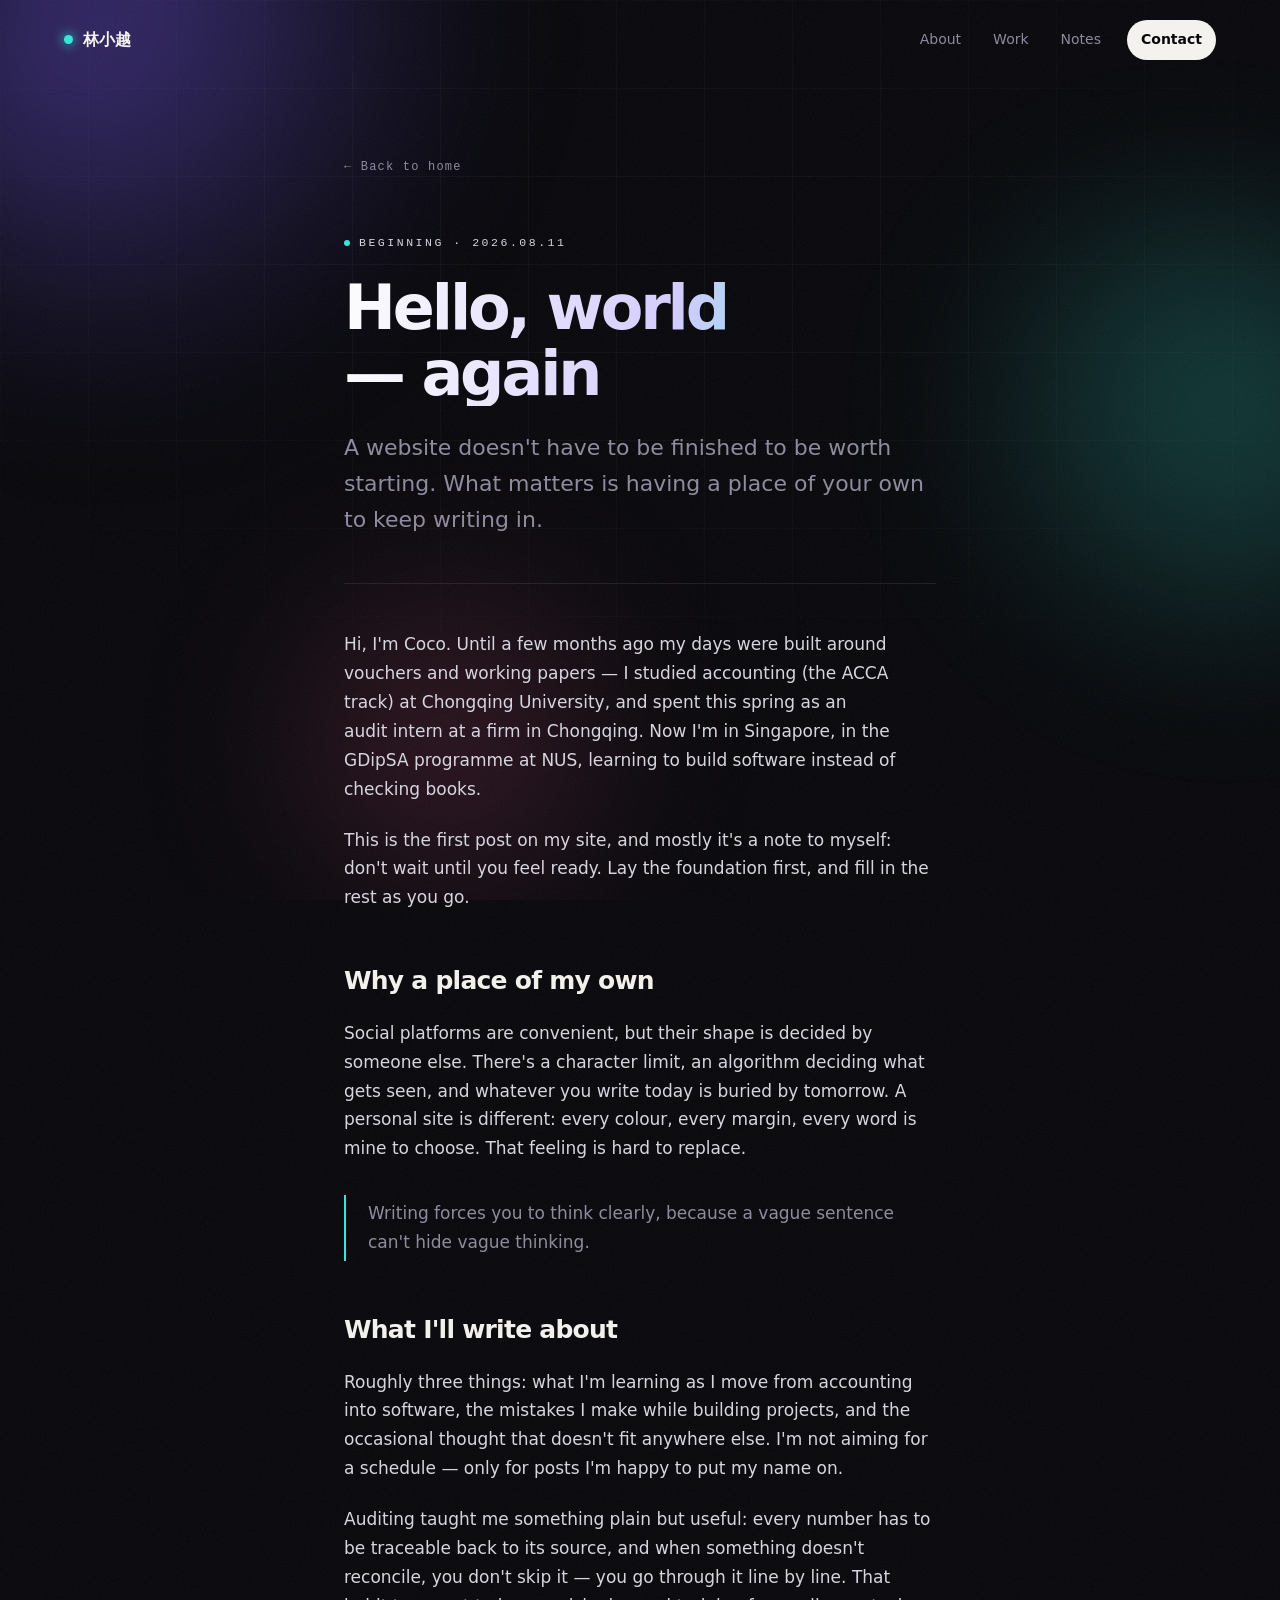
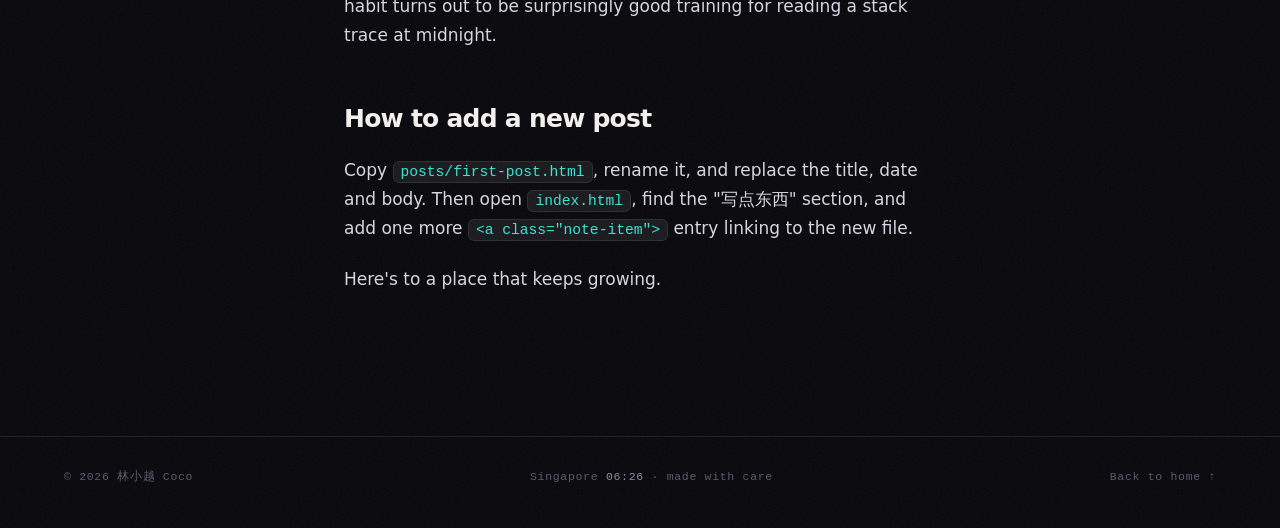
==== posts/first-post.html @ c654be44 "Redesign personal site: dark fluid art direction, real content Rebuild the site as a full personal h" ====
<!doctype html>
<html lang="en">
  <head>
    <meta charset="utf-8" />
    <meta name="viewport" content="width=device-width, initial-scale=1, viewport-fit=cover" />
    <meta name="color-scheme" content="dark" />
    <meta name="theme-color" content="#08080c" />

    <!-- ✏️ 改这里：文章标题 -->
    <title>Hello, world — again · Coco Lin</title>
    <meta name="description" content="Four years of balance sheets, and now a blank text editor. Starting over, in a new language." />

    <link rel="icon" href="data:image/svg+xml,%3Csvg xmlns='http://www.w3.org/2000/svg' viewBox='0 0 32 32'%3E%3Crect width='32' height='32' rx='8' fill='%2308080c'/%3E%3Ccircle cx='16' cy='16' r='7' fill='none' stroke='%237b5cff' stroke-width='2.5'/%3E%3Ccircle cx='22' cy='11' r='3' fill='%2335e8d4'/%3E%3C/svg%3E" />
    <link rel="stylesheet" href="../assets/style.css" />

    <script>
      document.documentElement.classList.add("js");
    </script>
  </head>

  <body>
    <div class="progress" aria-hidden="true"><span></span></div>

    <div class="aurora" aria-hidden="true">
      <span class="blob blob-1"></span>
      <span class="blob blob-2"></span>
      <span class="blob blob-3"></span>
    </div>
    <div class="grid-lines" aria-hidden="true"></div>
    <div class="grain" aria-hidden="true"></div>
    <div class="cursor-glow" aria-hidden="true"></div>

    <header class="nav" id="nav">
      <a class="nav-brand" href="../index.html">
        <span class="nav-dot" aria-hidden="true"></span>
        <span>林小越</span>
      </a>
      <nav class="nav-links" aria-label="Main navigation">
        <a href="../index.html#about">About</a>
        <a href="../index.html#work">Work</a>
        <a href="../index.html#notes">Notes</a>
        <a href="../index.html#contact" class="nav-cta">Contact</a>
      </nav>
      <button class="nav-toggle" type="button" aria-label="Open menu" aria-expanded="false" aria-controls="nav">
        <span></span><span></span>
      </button>
    </header>

    <main class="article">
      <a class="back" href="../index.html">← Back to home</a>

      <p class="eyebrow"><span class="pulse" aria-hidden="true"></span>BEGINNING · 2026.08.11</p>

      <!-- ✏️ 改这里：正文从这里开始 -->
      <h1>Hello, world — again</h1>

      <p class="lead">
        A website doesn't have to be finished to be worth starting. What matters is
        having a place of your own to keep writing in.
      </p>

      <hr />

      <p>
        Hi, I'm Coco. Until a few months ago my days were built around vouchers and
        working papers — I studied accounting (the ACCA track) at Chongqing University,
        and spent this spring as an audit intern at a firm in Chongqing. Now I'm in
        Singapore, in the GDipSA programme at NUS, learning to build software instead of
        checking books.
      </p>

      <p>
        This is the first post on my site, and mostly it's a note to myself: don't wait
        until you feel ready. Lay the foundation first, and fill in the rest as you go.
      </p>

      <h2>Why a place of my own</h2>

      <p>
        Social platforms are convenient, but their shape is decided by someone else.
        There's a character limit, an algorithm deciding what gets seen, and whatever you
        write today is buried by tomorrow. A personal site is different: every colour,
        every margin, every word is mine to choose. That feeling is hard to replace.
      </p>

      <blockquote>
        Writing forces you to think clearly, because a vague sentence can't hide vague thinking.
      </blockquote>

      <h2>What I'll write about</h2>

      <p>
        Roughly three things: what I'm learning as I move from accounting into software,
        the mistakes I make while building projects, and the occasional thought that
        doesn't fit anywhere else. I'm not aiming for a schedule — only for posts I'm
        happy to put my name on.
      </p>

      <p>
        Auditing taught me something plain but useful: every number has to be traceable
        back to its source, and when something doesn't reconcile, you don't skip it — you
        go through it line by line. That habit turns out to be surprisingly good training
        for reading a stack trace at midnight.
      </p>

      <h2>How to add a new post</h2>

      <p>
        Copy <code>posts/first-post.html</code>, rename it, and replace the title, date and
        body. Then open <code>index.html</code>, find the "写点东西" section, and add one
        more <code>&lt;a class="note-item"&gt;</code> entry linking to the new file.
      </p>

      <p>Here's to a place that keeps growing.</p>
    </main>

    <footer class="footer">
      <span>© 2026 林小越 Coco</span>
      <span class="footer-mid">Singapore <b id="clock-2">--:--</b> · made with care</span>
      <a href="../index.html" class="to-top">Back to home ↑</a>
    </footer>

    <script src="../assets/main.js"></script>
  </body>
</html>
---- assets/style.css ----
/* ══════════════════════════════════════════════════════════════
   林小越 Coco · 个人主页
   暗色流体 / 艺术前卫
   纯静态，无依赖，无需构建。改内容请直接编辑 index.html
   ══════════════════════════════════════════════════════════════ */

/* ─────────── 设计变量：改颜色只改这里 ─────────── */
:root {
  /* 底色 */
  --bg: #08080c;
  --bg-soft: #0e0e15;
  --ink: #f4f2ee;
  --muted: #8d8b9e;
  --faint: #5a5869;
  --line: rgba(255, 255, 255, 0.09);
  --line-strong: rgba(255, 255, 255, 0.16);

  /* ✏️ 改这里：三个主色，整站的光晕和强调色都由它们决定 */
  --violet: #7b5cff;
  --cyan: #35e8d4;
  --pink: #ff5c9d;
  --accent: var(--cyan);

  /* 字体：全部用系统字体，国内访问零延迟、不依赖 Google Fonts */
  --sans: "Helvetica Neue", Inter, system-ui, -apple-system, "Segoe UI", Roboto,
    "PingFang SC", "Hiragino Sans GB", "Noto Sans SC", "Microsoft YaHei", sans-serif;
  --mono: ui-monospace, SFMono-Regular, "SF Mono", Menlo, Consolas, "Liberation Mono", monospace;

  /* 尺度 */
  --wrap: 1180px;
  --pad: clamp(20px, 5vw, 64px);
  --ease: cubic-bezier(0.22, 1, 0.36, 1);
}

/* ─────────── 基础 ─────────── */
*,
*::before,
*::after {
  box-sizing: border-box;
}

html {
  scroll-behavior: smooth;
  -webkit-text-size-adjust: 100%;
}

body {
  margin: 0;
  background: var(--bg);
  color: var(--ink);
  font-family: var(--sans);
  font-size: 17px;
  line-height: 1.7;
  font-weight: 400;
  overflow-x: hidden;
  -webkit-font-smoothing: antialiased;
  -moz-osx-font-smoothing: grayscale;
}

img {
  max-width: 100%;
  display: block;
}

a {
  color: inherit;
  text-decoration: none;
}

h1,
h2,
h3 {
  font-weight: 700;
  letter-spacing: -0.03em;
  margin: 0;
  text-wrap: balance;
}

p {
  margin: 0;
  text-wrap: pretty;
}

ul,
ol,
dl,
dd {
  margin: 0;
  padding: 0;
  list-style: none;
}

::selection {
  background: var(--violet);
  color: #fff;
}

:focus-visible {
  outline: 2px solid var(--cyan);
  outline-offset: 4px;
  border-radius: 4px;
}

.skip-link {
  position: fixed;
  top: -100px;
  left: 16px;
  z-index: 200;
  background: var(--ink);
  color: var(--bg);
  padding: 10px 18px;
  border-radius: 999px;
  font-size: 14px;
  font-weight: 600;
  transition: top 0.25s var(--ease);
}
.skip-link:focus {
  top: 16px;
}

/* ─────────── 背景层：流动光晕 ─────────── */
.aurora {
  position: fixed;
  inset: 0;
  z-index: -2;
  overflow: hidden;
  pointer-events: none;
}

.blob {
  position: absolute;
  border-radius: 50%;
  filter: blur(90px);
  opacity: 0.5;
  will-change: transform;
}

.blob-1 {
  width: 46vw;
  height: 46vw;
  min-width: 380px;
  min-height: 380px;
  top: -14vw;
  left: -8vw;
  background: radial-gradient(circle at 30% 30%, var(--violet), transparent 68%);
  animation: drift-1 22s ease-in-out infinite alternate;
}

.blob-2 {
  width: 40vw;
  height: 40vw;
  min-width: 320px;
  min-height: 320px;
  top: 22vh;
  right: -12vw;
  background: radial-gradient(circle at 60% 40%, var(--cyan), transparent 66%);
  opacity: 0.32;
  animation: drift-2 27s ease-in-out infinite alternate;
}

.blob-3 {
  width: 34vw;
  height: 34vw;
  min-width: 280px;
  min-height: 280px;
  top: 58vh;
  left: 18vw;
  background: radial-gradient(circle at 50% 50%, var(--pink), transparent 66%);
  opacity: 0.26;
  animation: drift-3 31s ease-in-out infinite alternate;
}

@keyframes drift-1 {
  from { transform: translate3d(0, 0, 0) scale(1); }
  to   { transform: translate3d(12vw, 16vh, 0) scale(1.22); }
}
@keyframes drift-2 {
  from { transform: translate3d(0, 0, 0) scale(1.08); }
  to   { transform: translate3d(-14vw, 12vh, 0) scale(0.88); }
}
@keyframes drift-3 {
  from { transform: translate3d(0, 0, 0) scale(0.92); }
  to   { transform: translate3d(16vw, -14vh, 0) scale(1.18); }
}

/* 背景细网格：给「前卫/技术感」打底 */
.grid-lines {
  position: fixed;
  inset: 0;
  z-index: -2;
  pointer-events: none;
  background-image:
    linear-gradient(to right, rgba(255, 255, 255, 0.035) 1px, transparent 1px),
    linear-gradient(to bottom, rgba(255, 255, 255, 0.035) 1px, transparent 1px);
  background-size: 88px 88px;
  mask-image: radial-gradient(ellipse 90% 70% at 50% 30%, #000 20%, transparent 78%);
  -webkit-mask-image: radial-gradient(ellipse 90% 70% at 50% 30%, #000 20%, transparent 78%);
}

/* 噪点颗粒：整站的「胶片质感」来源 */
.grain {
  position: fixed;
  inset: -200%;
  z-index: 60;
  pointer-events: none;
  opacity: 0.055;
  background-image: url("data:image/svg+xml,%3Csvg xmlns='http://www.w3.org/2000/svg' width='300' height='300'%3E%3Cfilter id='n'%3E%3CfeTurbulence type='fractalNoise' baseFrequency='0.85' numOctaves='4' stitchTiles='stitch'/%3E%3C/filter%3E%3Crect width='100%25' height='100%25' filter='url(%23n)'/%3E%3C/svg%3E");
  animation: grain-shift 0.6s steps(2) infinite;
}

@keyframes grain-shift {
  0%   { transform: translate(0, 0); }
  50%  { transform: translate(-3%, 2%); }
  100% { transform: translate(2%, -3%); }
}

/* 鼠标跟随光斑 */
.cursor-glow {
  position: fixed;
  top: 0;
  left: 0;
  width: 460px;
  height: 460px;
  margin: -230px 0 0 -230px;
  border-radius: 50%;
  z-index: -1;
  pointer-events: none;
  opacity: 0;
  background: radial-gradient(circle, rgba(123, 92, 255, 0.3), rgba(53, 232, 212, 0.1) 42%, transparent 68%);
  transition: opacity 0.5s ease;
  will-change: transform;
}
.cursor-glow.on {
  opacity: 1;
}

/* 顶部滚动进度条 */
.progress {
  position: fixed;
  top: 0;
  left: 0;
  right: 0;
  height: 2px;
  z-index: 80;
  pointer-events: none;
}
.progress span {
  display: block;
  height: 100%;
  width: 0%;
  background: linear-gradient(90deg, var(--violet), var(--cyan), var(--pink));
  box-shadow: 0 0 14px rgba(123, 92, 255, 0.7);
}

/* ─────────── 导航 ─────────── */
.nav {
  position: fixed;
  top: 0;
  left: 0;
  right: 0;
  z-index: 70;
  display: flex;
  align-items: center;
  justify-content: space-between;
  gap: 24px;
  padding: 20px var(--pad);
  transition: padding 0.4s var(--ease), background 0.4s ease, border-color 0.4s ease;
  border-bottom: 1px solid transparent;
}

.nav.stuck {
  padding-top: 13px;
  padding-bottom: 13px;
  background: rgba(8, 8, 12, 0.72);
  backdrop-filter: blur(16px) saturate(150%);
  -webkit-backdrop-filter: blur(16px) saturate(150%);
  border-bottom-color: var(--line);
}

.nav-brand {
  display: inline-flex;
  align-items: center;
  gap: 10px;
  font-weight: 700;
  font-size: 16px;
  letter-spacing: -0.01em;
}

.nav-dot {
  width: 9px;
  height: 9px;
  border-radius: 50%;
  background: var(--cyan);
  box-shadow: 0 0 12px var(--cyan);
  animation: breathe 2.6s ease-in-out infinite;
}

@keyframes breathe {
  0%, 100% { opacity: 1; transform: scale(1); }
  50%      { opacity: 0.45; transform: scale(0.78); }
}

.nav-links {
  display: flex;
  align-items: center;
  gap: 4px;
}

.nav-links a {
  position: relative;
  padding: 8px 14px;
  font-size: 14px;
  color: var(--muted);
  border-radius: 999px;
  transition: color 0.25s ease, background 0.25s ease;
}

.nav-links a::after {
  content: "";
  position: absolute;
  left: 14px;
  right: 14px;
  bottom: 3px;
  height: 1px;
  background: var(--cyan);
  transform: scaleX(0);
  transform-origin: left;
  transition: transform 0.35s var(--ease);
}

.nav-links a:hover {
  color: var(--ink);
}
.nav-links a:hover::after,
.nav-links a.active::after {
  transform: scaleX(1);
}
.nav-links a.active {
  color: var(--ink);
}

.nav-links .nav-cta {
  margin-left: 8px;
  color: var(--bg);
  background: var(--ink);
  font-weight: 600;
}
.nav-links .nav-cta::after {
  display: none;
}
.nav-links .nav-cta:hover {
  color: var(--bg);
  background: var(--cyan);
}

.nav-toggle {
  display: none;
  width: 42px;
  height: 42px;
  border: 1px solid var(--line-strong);
  border-radius: 12px;
  background: rgba(255, 255, 255, 0.04);
  cursor: pointer;
  padding: 0;
  place-items: center;
  gap: 5px;
}
.nav-toggle span {
  display: block;
  width: 17px;
  height: 1.5px;
  background: var(--ink);
  transition: transform 0.3s var(--ease), opacity 0.2s ease;
}
.nav-toggle[aria-expanded="true"] span:first-child {
  transform: translateY(3.25px) rotate(45deg);
}
.nav-toggle[aria-expanded="true"] span:last-child {
  transform: translateY(-3.25px) rotate(-45deg);
}

/* ─────────── 首屏 ─────────── */
.hero {
  position: relative;
  min-height: 100svh;
  display: flex;
  align-items: center;
  padding: 140px var(--pad) 120px;
}

.hero-inner {
  width: 100%;
  max-width: var(--wrap);
  margin: 0 auto;
}

/* 用 flex 而不是 inline-flex：否则在文章页会和前面的「返回」链接挤在同一行 */
.eyebrow {
  display: flex;
  align-items: center;
  width: fit-content;
  gap: 9px;
  font-family: var(--mono);
  font-size: 11.5px;
  letter-spacing: 0.22em;
  color: var(--muted);
  margin-bottom: 26px;
  text-transform: uppercase;
}

.pulse {
  width: 6px;
  height: 6px;
  border-radius: 50%;
  background: var(--cyan);
  box-shadow: 0 0 0 0 rgba(53, 232, 212, 0.6);
  animation: ping 2.2s ease-out infinite;
}

@keyframes ping {
  0%   { box-shadow: 0 0 0 0 rgba(53, 232, 212, 0.55); }
  70%  { box-shadow: 0 0 0 11px rgba(53, 232, 212, 0); }
  100% { box-shadow: 0 0 0 0 rgba(53, 232, 212, 0); }
}

.hero-title {
  font-size: clamp(60px, 13.5vw, 190px);
  line-height: 0.92;
  letter-spacing: -0.055em;
  font-weight: 800;
  margin: 0 0 34px;
}

.hero-title .line {
  display: block;
}

/* 渐变文字。
   注意：被 transform 的子元素接不住父元素的 background-clip:text（Chrome/Safari 都会失效），
   所以一旦 JS 把文字拆成单字，就改由每个字自己承接渐变——
   main.js 会逐字测量位置，把同一条渐变精确切分给每个字，视觉上完全连续。 */
.gradient-text {
  --grad: linear-gradient(96deg, #ffffff 8%, #cfc9ff 42%, var(--cyan) 96%);
  background-image: var(--grad);
  -webkit-background-clip: text;
  background-clip: text;
  color: transparent;
}

.gradient-text.is-split {
  background-image: none;
}

.js .gradient-text.is-split .char {
  background-image: var(--grad);
  background-repeat: no-repeat;
  background-size: var(--gw, 100%) var(--gh, 100%);
  background-position: var(--gx, 0px) var(--gy, 0px);
  -webkit-background-clip: text;
  background-clip: text;
  color: transparent;
}

/* 空心描边字 —— 整站最有「艺术感」的一笔 */
.hero-title .stroke {
  color: transparent;
  -webkit-text-stroke: 1.4px rgba(255, 255, 255, 0.42);
  font-size: 0.66em;
  letter-spacing: -0.03em;
  margin-top: 0.06em;
}

/* 逐字入场：进入视口后由 JS 加上 .play 才开始播 */
.js .char {
  display: inline-block;
  opacity: 0;
  transform: translateY(0.55em) rotate(4deg);
}
.js [data-split].play .char {
  animation: char-in 0.95s var(--ease) forwards;
  animation-delay: var(--d, 0s);
}
.js .char.space {
  width: 0.32em;
}

@keyframes char-in {
  to {
    opacity: 1;
    transform: translateY(0) rotate(0);
  }
}

.hero-sub {
  font-size: clamp(17px, 2vw, 21px);
  color: var(--muted);
  max-width: 620px;
  line-height: 1.75;
  margin-bottom: 40px;
}

.hero-actions {
  display: flex;
  flex-wrap: wrap;
  gap: 14px;
  margin-bottom: 64px;
}

.btn {
  display: inline-flex;
  align-items: center;
  gap: 10px;
  padding: 14px 26px;
  border-radius: 999px;
  font-size: 15px;
  font-weight: 600;
  border: 1px solid transparent;
  transition: transform 0.3s var(--ease), background 0.3s ease, color 0.3s ease,
    border-color 0.3s ease, box-shadow 0.3s ease;
}

.btn svg {
  width: 17px;
  height: 17px;
  fill: none;
  stroke: currentColor;
  stroke-width: 2;
  stroke-linecap: round;
  stroke-linejoin: round;
  transition: transform 0.35s var(--ease);
}

.btn-primary {
  background: var(--ink);
  color: var(--bg);
}
.btn-primary:hover {
  background: var(--cyan);
  transform: translateY(-3px);
  box-shadow: 0 14px 40px rgba(53, 232, 212, 0.26);
}
.btn-primary:hover svg {
  transform: translateY(4px);
}

.btn-ghost {
  border-color: var(--line-strong);
  color: var(--ink);
}
.btn-ghost:hover {
  border-color: var(--ink);
  background: rgba(255, 255, 255, 0.05);
  transform: translateY(-3px);
}

.hero-meta {
  display: flex;
  flex-wrap: wrap;
  gap: 14px 44px;
  padding-top: 26px;
  border-top: 1px solid var(--line);
}

.hero-meta li {
  display: flex;
  flex-direction: column;
  gap: 3px;
}

.hero-meta .k {
  font-family: var(--mono);
  font-size: 10.5px;
  letter-spacing: 0.16em;
  color: var(--faint);
  text-transform: uppercase;
}

.hero-meta .v {
  font-size: 14.5px;
  color: var(--ink);
  font-variant-numeric: tabular-nums;
}

.hero-meta .accent {
  color: var(--cyan);
}

.scroll-cue {
  position: absolute;
  left: 50%;
  bottom: 34px;
  transform: translateX(-50%);
  display: flex;
  flex-direction: column;
  align-items: center;
  gap: 10px;
}

.scroll-cue-line {
  width: 1px;
  height: 52px;
  background: linear-gradient(to bottom, transparent, var(--line-strong) 30%, var(--cyan));
  position: relative;
  overflow: hidden;
}
.scroll-cue-line::after {
  content: "";
  position: absolute;
  inset: 0;
  background: var(--cyan);
  animation: cue 2.4s ease-in-out infinite;
}

@keyframes cue {
  0%   { transform: translateY(-100%); }
  60%  { transform: translateY(100%); }
  100% { transform: translateY(100%); }
}

.scroll-cue-text {
  font-family: var(--mono);
  font-size: 9.5px;
  letter-spacing: 0.32em;
  color: var(--faint);
}

/* ─────────── 滚动文字带 ─────────── */
.marquee {
  overflow: hidden;
  border-top: 1px solid var(--line);
  border-bottom: 1px solid var(--line);
  padding: 20px 0;
  background: rgba(255, 255, 255, 0.015);
  user-select: none;
}

.marquee-track {
  display: flex;
  width: max-content;
  animation: slide 34s linear infinite;
}

.marquee-group {
  display: inline-flex;
  align-items: center;
  gap: 22px;
  padding-right: 22px;
  white-space: nowrap;
  font-size: clamp(20px, 3vw, 34px);
  font-weight: 700;
  letter-spacing: -0.02em;
  color: transparent;
  -webkit-text-stroke: 1px rgba(255, 255, 255, 0.3);
}

.marquee-group i {
  font-style: normal;
  color: var(--cyan);
  -webkit-text-stroke: 0;
  font-size: 0.6em;
}

@keyframes slide {
  from { transform: translateX(0); }
  to   { transform: translateX(-50%); }
}

.marquee:hover .marquee-track {
  animation-play-state: paused;
}

/* ─────────── 通用区块 ─────────── */
/* 限宽要把左右 padding 一起算进去，才能和首屏（padding 在外、inner 限宽）左边缘对齐 */
.section {
  max-width: calc(var(--wrap) + var(--pad) * 2);
  margin: 0 auto;
  padding: clamp(80px, 12vh, 140px) var(--pad);
}

.section-head {
  display: flex;
  align-items: center;
  gap: 18px;
  margin-bottom: 56px;
}

.section-num {
  font-family: var(--mono);
  font-size: 12px;
  color: var(--cyan);
  letter-spacing: 0.1em;
}

.section-title {
  font-size: clamp(28px, 4.6vw, 46px);
  letter-spacing: -0.04em;
  white-space: nowrap;
}

.section-line {
  flex: 1;
  height: 1px;
  background: linear-gradient(90deg, var(--line-strong), transparent);
}

.section-en {
  font-family: var(--mono);
  font-size: 11px;
  letter-spacing: 0.2em;
  color: var(--faint);
  white-space: nowrap;
}

/* 滚动淡入 */
.js [data-reveal] {
  opacity: 0;
  transform: translateY(30px);
  transition: opacity 0.85s var(--ease), transform 0.85s var(--ease);
}
.js [data-reveal].is-visible {
  opacity: 1;
  transform: none;
}

/* 兜底：IntersectionObserver 万一没触发，由 main.js 挂上这个类，直接显示全部内容 */
.js.reveal-fallback [data-reveal],
.js.reveal-fallback .char {
  opacity: 1 !important;
  transform: none !important;
}

/* 卡片跟随鼠标的高光 */
[data-spotlight] {
  position: relative;
  isolation: isolate;
}
[data-spotlight]::before {
  content: "";
  position: absolute;
  inset: 0;
  border-radius: inherit;
  z-index: -1;
  opacity: 0;
  transition: opacity 0.4s ease;
  background: radial-gradient(
    320px circle at var(--mx, 50%) var(--my, 50%),
    rgba(123, 92, 255, 0.16),
    transparent 62%
  );
}
[data-spotlight]:hover::before {
  opacity: 1;
}

/* ─────────── 关于 ─────────── */
.about-grid {
  display: grid;
  grid-template-columns: 1.35fr 1fr;
  gap: clamp(32px, 6vw, 76px);
  align-items: start;
}

.about-text .lead {
  font-size: clamp(21px, 2.6vw, 27px);
  line-height: 1.5;
  color: var(--ink);
  font-weight: 600;
  letter-spacing: -0.02em;
  margin-bottom: 24px;
}

.about-text p + p {
  margin-top: 18px;
}

.about-text p:not(.lead) {
  color: var(--muted);
}

.tag-list {
  display: flex;
  flex-wrap: wrap;
  gap: 9px;
  margin-top: 32px;
}

.tag-list li {
  padding: 7px 15px;
  border: 1px solid var(--line-strong);
  border-radius: 999px;
  font-size: 13px;
  color: var(--muted);
  transition: color 0.25s ease, border-color 0.25s ease, transform 0.25s var(--ease);
}
.tag-list li:hover {
  color: var(--ink);
  border-color: var(--cyan);
  transform: translateY(-2px);
}

.about-card {
  border: 1px solid var(--line);
  border-radius: 22px;
  padding: 18px;
  background: rgba(255, 255, 255, 0.025);
  backdrop-filter: blur(8px);
  -webkit-backdrop-filter: blur(8px);
}

.portrait,
.portrait-ph {
  width: 100%;
  aspect-ratio: 4 / 5;
  border-radius: 14px;
  object-fit: cover;
}

.portrait-ph {
  position: relative;
  display: grid;
  place-content: center;
  gap: 6px;
  text-align: center;
  overflow: hidden;
  background:
    radial-gradient(circle at 28% 22%, rgba(123, 92, 255, 0.45), transparent 55%),
    radial-gradient(circle at 76% 78%, rgba(53, 232, 212, 0.32), transparent 55%),
    linear-gradient(160deg, #16162080, #0a0a10);
  border: 1px dashed var(--line-strong);
}

.portrait-ring {
  position: absolute;
  inset: 14%;
  border: 1px solid rgba(255, 255, 255, 0.16);
  border-radius: 50%;
  animation: spin 24s linear infinite;
}
.portrait-ring::after {
  content: "";
  position: absolute;
  top: -4px;
  left: 50%;
  width: 7px;
  height: 7px;
  border-radius: 50%;
  background: var(--cyan);
  box-shadow: 0 0 12px var(--cyan);
}

@keyframes spin {
  to { transform: rotate(360deg); }
}

.portrait-hint {
  position: relative;
  font-size: 14px;
  color: rgba(255, 255, 255, 0.72);
}

.portrait-path {
  position: relative;
  font-family: var(--mono);
  font-size: 11px;
  color: var(--faint);
}

.about-facts {
  margin-top: 18px;
  border-top: 1px solid var(--line);
}

.about-facts > div {
  display: flex;
  justify-content: space-between;
  gap: 16px;
  padding: 12px 4px;
  border-bottom: 1px solid var(--line);
}
.about-facts > div:last-child {
  border-bottom: 0;
}

.about-facts dt {
  font-family: var(--mono);
  font-size: 11px;
  letter-spacing: 0.14em;
  color: var(--faint);
  text-transform: uppercase;
  padding-top: 3px;
}

.about-facts dd {
  font-size: 14.5px;
  text-align: right;
  color: var(--ink);
}

/* ─────────── 近况 ─────────── */
.now-grid {
  display: grid;
  grid-template-columns: repeat(auto-fit, minmax(240px, 1fr));
  gap: 18px;
}

.now-card {
  border: 1px solid var(--line);
  border-radius: 18px;
  padding: 28px 24px 30px;
  background: rgba(255, 255, 255, 0.022);
  transition: transform 0.4s var(--ease), border-color 0.4s ease, background 0.4s ease;
}
.now-card:hover {
  transform: translateY(-6px);
  border-color: var(--line-strong);
  background: rgba(255, 255, 255, 0.045);
}

.now-icon {
  display: grid;
  place-items: center;
  width: 40px;
  height: 40px;
  border-radius: 12px;
  margin-bottom: 20px;
  font-size: 17px;
  color: var(--cyan);
  background: rgba(53, 232, 212, 0.1);
  border: 1px solid rgba(53, 232, 212, 0.22);
}

.now-card h3 {
  font-size: 18px;
  margin-bottom: 9px;
}

.now-card p {
  font-size: 14.5px;
  line-height: 1.68;
  color: var(--muted);
}

/* ─────────── 作品 ─────────── */
.work-list {
  border-top: 1px solid var(--line);
}

/* 经历条目是展示用的，不是链接，所以不带箭头列、也不做「向右推」的位移
   （那会让人以为可以点） */
.work-item {
  display: grid;
  grid-template-columns: 58px 1fr auto;
  align-items: center;
  gap: 24px;
  padding: 34px 16px;
  border-bottom: 1px solid var(--line);
  border-radius: 16px;
  transition: background 0.4s ease;
}

.work-item:hover {
  background: rgba(255, 255, 255, 0.032);
}

.work-num {
  font-family: var(--mono);
  font-size: 12px;
  color: var(--faint);
  letter-spacing: 0.1em;
  transition: color 0.3s ease;
}
.work-item:hover .work-num {
  color: var(--cyan);
}

.work-body h3 {
  font-size: clamp(21px, 2.6vw, 28px);
  letter-spacing: -0.035em;
  margin-bottom: 8px;
  transition: color 0.3s ease;
}

.work-body p {
  font-size: 15px;
  color: var(--muted);
  max-width: 62ch;
}

.work-tags {
  display: flex;
  flex-wrap: wrap;
  gap: 7px;
  margin-top: 14px;
}

.work-tags li {
  font-family: var(--mono);
  font-size: 10.5px;
  letter-spacing: 0.1em;
  text-transform: uppercase;
  color: var(--faint);
  border: 1px solid var(--line);
  border-radius: 999px;
  padding: 4px 11px;
}

.work-year {
  font-family: var(--mono);
  font-size: 12px;
  color: var(--faint);
}

.work-arrow {
  font-size: 21px;
  color: var(--faint);
  transition: transform 0.4s var(--ease), color 0.3s ease;
}
.work-item:hover .work-arrow {
  color: var(--cyan);
  transform: translate(4px, -4px);
}

/* ─────────── 时间线 ─────────── */
.timeline {
  position: relative;
  padding-left: 22px;
}

.timeline::before {
  content: "";
  position: absolute;
  left: 3px;
  top: 8px;
  bottom: 8px;
  width: 1px;
  background: linear-gradient(to bottom, var(--cyan), var(--violet) 45%, transparent);
}

.tl-item {
  position: relative;
  display: grid;
  grid-template-columns: 84px 1fr;
  gap: 24px;
  padding: 0 0 44px 26px;
}
.tl-item:last-child {
  padding-bottom: 0;
}

.tl-dot {
  position: absolute;
  left: -22px;
  top: 9px;
  width: 7px;
  height: 7px;
  border-radius: 50%;
  background: var(--bg);
  border: 1.5px solid var(--cyan);
  transition: box-shadow 0.35s ease, background 0.35s ease;
}
.tl-item:hover .tl-dot {
  background: var(--cyan);
  box-shadow: 0 0 14px var(--cyan);
}

.tl-year {
  font-family: var(--mono);
  font-size: 13px;
  color: var(--faint);
  letter-spacing: 0.08em;
  padding-top: 4px;
}

.tl-body h3 {
  font-size: 20px;
  margin-bottom: 7px;
}

.tl-body p {
  font-size: 15px;
  color: var(--muted);
  max-width: 62ch;
}

/* ─────────── 笔记 ─────────── */
.note-list {
  border-top: 1px solid var(--line);
}

.note-item {
  display: grid;
  grid-template-columns: 130px 1fr 30px;
  align-items: center;
  gap: 24px;
  padding: 30px 16px;
  border-bottom: 1px solid var(--line);
  border-radius: 16px;
  transition: background 0.4s ease, padding-left 0.4s var(--ease);
}
.note-item:hover {
  background: rgba(255, 255, 255, 0.032);
  padding-left: 26px;
}

.note-item time {
  font-family: var(--mono);
  font-size: 12px;
  color: var(--faint);
  letter-spacing: 0.08em;
}

.note-tag {
  display: inline-block;
  font-family: var(--mono);
  font-size: 10.5px;
  letter-spacing: 0.14em;
  text-transform: uppercase;
  color: var(--cyan);
  margin-bottom: 6px;
}

.note-body h3 {
  font-size: clamp(20px, 2.4vw, 25px);
  letter-spacing: -0.03em;
  margin-bottom: 7px;
}

.note-body p {
  font-size: 15px;
  color: var(--muted);
  max-width: 62ch;
}

.note-arrow {
  font-size: 20px;
  color: var(--faint);
  transition: transform 0.4s var(--ease), color 0.3s ease;
}
.note-item:hover .note-arrow {
  color: var(--cyan);
  transform: translateX(5px);
}

/* ─────────── 联系 ─────────── */
.contact {
  text-align: center;
  padding-bottom: clamp(90px, 14vh, 160px);
}

.contact-inner {
  max-width: 760px;
  margin: 0 auto;
}

/* eyebrow 现在是 width:fit-content 的块级 flex，靠 auto 外边距居中（text-align 对它不起作用） */
.contact .eyebrow {
  margin-inline: auto;
}

.contact-title {
  font-size: clamp(38px, 8vw, 96px);
  line-height: 1.02;
  letter-spacing: -0.055em;
  font-weight: 800;
  --grad: linear-gradient(96deg, #ffffff, #d5cdff 48%, var(--cyan));
  margin-bottom: 22px;
}

.contact-sub {
  font-size: clamp(16px, 2vw, 18px);
  color: var(--muted);
  max-width: 480px;
  margin: 0 auto 44px;
}

.mail {
  display: inline-flex;
  align-items: center;
  gap: 12px;
  padding: 17px 34px;
  border: 1px solid var(--line-strong);
  border-radius: 999px;
  font-size: clamp(16px, 2.4vw, 21px);
  font-weight: 600;
  letter-spacing: -0.02em;
  transition: transform 0.35s var(--ease), border-color 0.35s ease, box-shadow 0.35s ease,
    background 0.35s ease;
}

.mail svg {
  width: 20px;
  height: 20px;
  fill: none;
  stroke: currentColor;
  stroke-width: 1.8;
  stroke-linecap: round;
  stroke-linejoin: round;
  transition: transform 0.35s var(--ease);
}

.mail:hover {
  border-color: var(--cyan);
  background: rgba(53, 232, 212, 0.07);
  transform: translateY(-4px);
  box-shadow: 0 18px 50px rgba(53, 232, 212, 0.16);
}
.mail:hover svg {
  transform: translateX(5px);
}

.social {
  display: flex;
  flex-wrap: wrap;
  justify-content: center;
  gap: 10px 28px;
  margin-top: 44px;
}

.social a {
  position: relative;
  font-size: 14.5px;
  color: var(--muted);
  padding-bottom: 3px;
  transition: color 0.25s ease;
}
.social a::after {
  content: "";
  position: absolute;
  left: 0;
  right: 0;
  bottom: 0;
  height: 1px;
  background: currentColor;
  transform: scaleX(0);
  transform-origin: right;
  transition: transform 0.35s var(--ease);
}
.social a:hover {
  color: var(--ink);
}
.social a:hover::after {
  transform: scaleX(1);
  transform-origin: left;
}

/* ─────────── 页脚 ─────────── */
.footer {
  max-width: calc(var(--wrap) + var(--pad) * 2);
  margin: 0 auto;
  padding: 30px var(--pad) 42px;
  border-top: 1px solid var(--line);
  display: flex;
  flex-wrap: wrap;
  align-items: center;
  justify-content: space-between;
  gap: 12px 24px;
  font-family: var(--mono);
  font-size: 11.5px;
  letter-spacing: 0.06em;
  color: var(--faint);
}

.footer b {
  font-weight: 500;
  color: var(--muted);
  font-variant-numeric: tabular-nums;
}

.to-top {
  transition: color 0.25s ease;
}
.to-top:hover {
  color: var(--cyan);
}

/* ─────────── 文章页 ─────────── */
.article {
  max-width: 720px;
  margin: 0 auto;
  padding: 150px var(--pad) 120px;
}

.article .back {
  display: inline-block;
  font-family: var(--mono);
  font-size: 12px;
  letter-spacing: 0.1em;
  color: var(--muted);
  margin-bottom: 56px;
  transition: color 0.25s ease, transform 0.25s var(--ease);
}
.article .back:hover {
  color: var(--cyan);
  transform: translateX(-4px);
}

.article h1 {
  font-size: clamp(34px, 6.4vw, 62px);
  line-height: 1.06;
  letter-spacing: -0.05em;
  font-weight: 800;
  margin-bottom: 24px;
  background: linear-gradient(96deg, #ffffff, #d5cdff 55%, var(--cyan));
  -webkit-background-clip: text;
  background-clip: text;
  color: transparent;
}

.article .lead {
  font-size: clamp(18px, 2.4vw, 22px);
  line-height: 1.62;
  color: var(--muted);
}

.article hr {
  border: 0;
  border-top: 1px solid var(--line);
  margin: 46px 0;
}

.article h2 {
  font-size: 25px;
  margin: 48px 0 16px;
  letter-spacing: -0.03em;
}

.article p {
  margin-bottom: 22px;
  color: #d8d6e2;
}

.article code {
  font-family: var(--mono);
  font-size: 0.86em;
  padding: 2px 7px;
  border-radius: 6px;
  background: rgba(255, 255, 255, 0.07);
  border: 1px solid var(--line);
  color: var(--cyan);
  word-break: break-word;
}

.article blockquote {
  margin: 32px 0;
  padding: 4px 0 4px 22px;
  border-left: 2px solid var(--cyan);
  color: var(--muted);
  font-size: 17px;
}

/* ─────────── 响应式 ─────────── */
@media (max-width: 900px) {
  .about-grid {
    grid-template-columns: 1fr;
  }
  .about-card {
    max-width: 420px;
  }
}

@media (max-width: 760px) {
  body {
    font-size: 16px;
  }

  .nav-toggle {
    display: grid;
  }

  .nav-links {
    position: absolute;
    top: calc(100% + 1px);
    left: 0;
    right: 0;
    flex-direction: column;
    align-items: stretch;
    gap: 2px;
    padding: 14px var(--pad) 22px;
    background: rgba(8, 8, 12, 0.96);
    backdrop-filter: blur(18px);
    -webkit-backdrop-filter: blur(18px);
    border-bottom: 1px solid var(--line);
    opacity: 0;
    visibility: hidden;
    transform: translateY(-10px);
    transition: opacity 0.3s ease, transform 0.3s var(--ease), visibility 0.3s;
  }

  .nav.open .nav-links {
    opacity: 1;
    visibility: visible;
    transform: none;
  }

  .nav-links a {
    padding: 13px 4px;
    font-size: 16px;
    border-radius: 10px;
  }
  .nav-links a::after {
    display: none;
  }
  .nav-links .nav-cta {
    margin: 8px 0 0;
    text-align: center;
    padding: 13px;
  }

  .hero {
    min-height: auto;
    padding-top: 120px;
    padding-bottom: 90px;
  }

  .hero-title .stroke {
    -webkit-text-stroke-width: 1px;
  }

  .hero-actions {
    margin-bottom: 46px;
  }
  .btn {
    flex: 1 1 auto;
    justify-content: center;
  }

  .hero-meta {
    gap: 16px 30px;
  }

  .scroll-cue {
    display: none;
  }

  .section-head {
    flex-wrap: wrap;
    gap: 10px 14px;
    margin-bottom: 38px;
  }
  .section-line {
    order: 3;
    flex-basis: 100%;
    background: linear-gradient(90deg, var(--line-strong), transparent);
  }

  .work-item {
    grid-template-columns: 1fr auto;
    gap: 6px 14px;
    padding: 26px 12px;
  }
  .work-num {
    order: 1;
  }
  .work-year {
    order: 2;
    justify-self: end;
  }
  .work-body {
    order: 3;
    grid-column: 1 / -1;
  }
  .work-arrow {
    display: none;
  }

  .note-item {
    grid-template-columns: 1fr auto;
    gap: 8px 14px;
    padding: 24px 12px;
  }
  .note-item time {
    grid-column: 1 / -1;
  }
  .note-item:hover {
    padding-left: 12px;
  }

  .tl-item {
    grid-template-columns: 1fr;
    gap: 6px;
    padding-left: 22px;
  }
  .tl-dot {
    left: -18px;
  }

  .footer {
    justify-content: flex-start;
  }
  .footer-mid {
    order: 3;
    flex-basis: 100%;
  }

  .article {
    padding-top: 110px;
  }
  .article .back {
    margin-bottom: 40px;
  }

  /* 移动端减负：大面积模糊很吃 GPU */
  .blob {
    filter: blur(64px);
  }
  .grid-lines {
    background-size: 60px 60px;
  }
}

/* 尊重「减弱动态效果」的系统设置 */
@media (prefers-reduced-motion: reduce) {
  html {
    scroll-behavior: auto;
  }
  *,
  *::before,
  *::after {
    animation-duration: 0.001ms !important;
    animation-iteration-count: 1 !important;
    transition-duration: 0.001ms !important;
  }
  .js .char,
  .js [data-reveal] {
    opacity: 1 !important;
    transform: none !important;
  }
  .grain,
  .cursor-glow {
    display: none;
  }
}
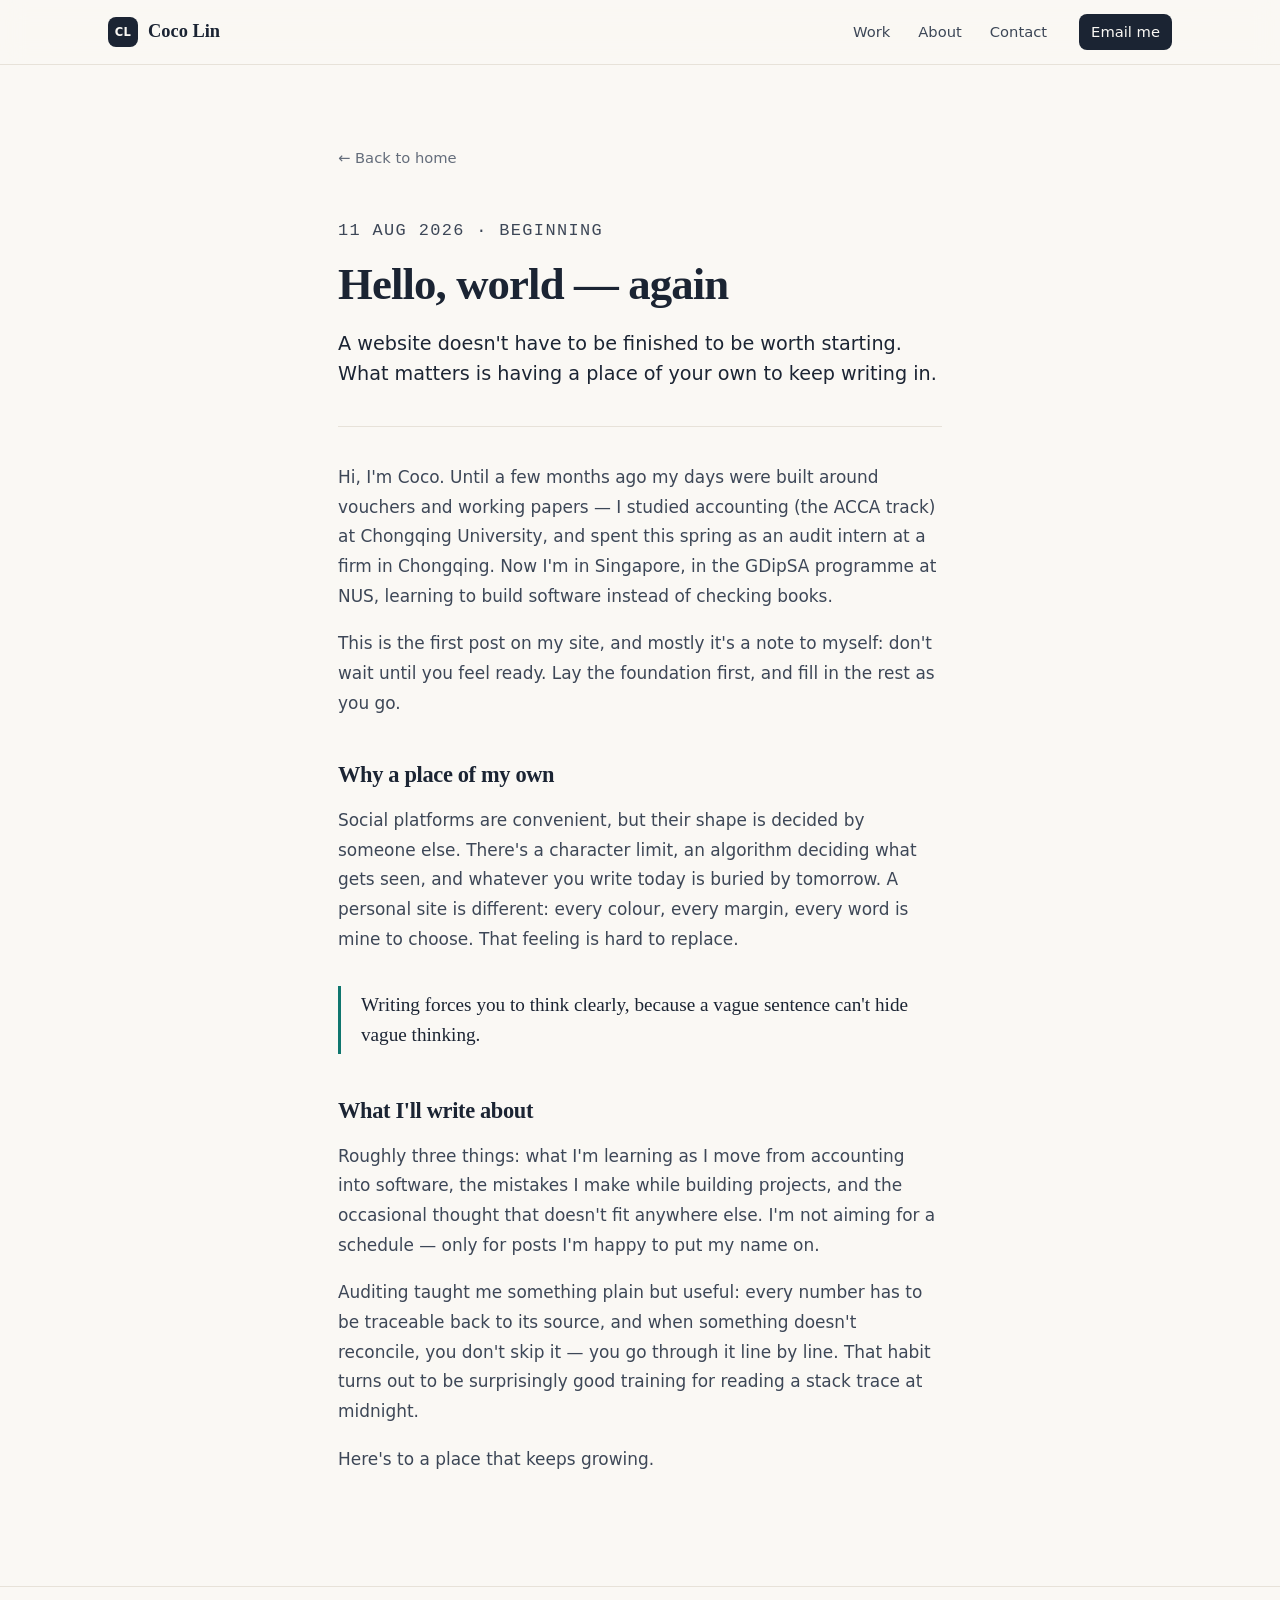
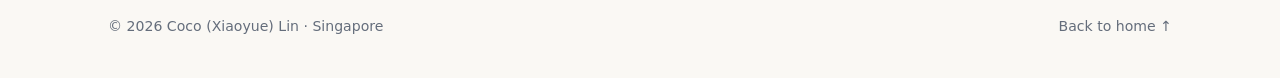
==== commit d7d5e6de: "Rebuild portfolio in English, show-first for job hunting Replace the dark art-direction site with a " ====
--- a/posts/first-post.html
+++ b/posts/first-post.html
@@ -3,55 +3,41 @@
   <head>
     <meta charset="utf-8" />
     <meta name="viewport" content="width=device-width, initial-scale=1, viewport-fit=cover" />
-    <meta name="color-scheme" content="dark" />
-    <meta name="theme-color" content="#08080c" />
+    <meta name="color-scheme" content="light dark" />
+    <meta name="theme-color" content="#faf8f4" media="(prefers-color-scheme: light)" />
+    <meta name="theme-color" content="#0f1218" media="(prefers-color-scheme: dark)" />
 
-    <!-- ✏️ 改这里：文章标题 -->
+    <!-- ✏️ 改这里：文章标题与摘要 -->
     <title>Hello, world — again · Coco Lin</title>
     <meta name="description" content="Four years of balance sheets, and now a blank text editor. Starting over, in a new language." />
 
-    <link rel="icon" href="data:image/svg+xml,%3Csvg xmlns='http://www.w3.org/2000/svg' viewBox='0 0 32 32'%3E%3Crect width='32' height='32' rx='8' fill='%2308080c'/%3E%3Ccircle cx='16' cy='16' r='7' fill='none' stroke='%237b5cff' stroke-width='2.5'/%3E%3Ccircle cx='22' cy='11' r='3' fill='%2335e8d4'/%3E%3C/svg%3E" />
+    <link rel="icon" href="data:image/svg+xml,%3Csvg xmlns='http://www.w3.org/2000/svg' viewBox='0 0 32 32'%3E%3Crect width='32' height='32' rx='8' fill='%231b2433'/%3E%3Ctext x='16' y='21' font-family='Arial,sans-serif' font-size='13' font-weight='700' fill='%23faf8f4' text-anchor='middle'%3ECL%3C/text%3E%3C/svg%3E" />
     <link rel="stylesheet" href="../assets/style.css" />
-
-    <script>
-      document.documentElement.classList.add("js");
-    </script>
   </head>
 
   <body>
-    <div class="progress" aria-hidden="true"><span></span></div>
+    <a class="skip-link" href="#main">Skip to content</a>
 
-    <div class="aurora" aria-hidden="true">
-      <span class="blob blob-1"></span>
-      <span class="blob blob-2"></span>
-      <span class="blob blob-3"></span>
-    </div>
-    <div class="grid-lines" aria-hidden="true"></div>
-    <div class="grain" aria-hidden="true"></div>
-    <div class="cursor-glow" aria-hidden="true"></div>
-
-    <header class="nav" id="nav">
-      <a class="nav-brand" href="../index.html">
-        <span class="nav-dot" aria-hidden="true"></span>
-        <span>林小越</span>
-      </a>
-      <nav class="nav-links" aria-label="Main navigation">
-        <a href="../index.html#about">About</a>
-        <a href="../index.html#work">Work</a>
-        <a href="../index.html#notes">Notes</a>
-        <a href="../index.html#contact" class="nav-cta">Contact</a>
-      </nav>
-      <button class="nav-toggle" type="button" aria-label="Open menu" aria-expanded="false" aria-controls="nav">
-        <span></span><span></span>
-      </button>
+    <header class="nav">
+      <div class="wrap nav-inner">
+        <a class="brand" href="../index.html" aria-label="Coco Lin — home">
+          <span class="brand-mark" aria-hidden="true">CL</span>
+          <span>Coco Lin</span>
+        </a>
+        <nav class="nav-links" aria-label="Main">
+          <a href="../index.html#work">Work</a>
+          <a href="../index.html#about">About</a>
+          <a href="../index.html#contact">Contact</a>
+        </nav>
+        <a class="nav-cta" href="mailto:ogoehayashi@gmail.com">Email me</a>
+      </div>
     </header>
 
-    <main class="article">
+    <main class="article" id="main">
       <a class="back" href="../index.html">← Back to home</a>
 
-      <p class="eyebrow"><span class="pulse" aria-hidden="true"></span>BEGINNING · 2026.08.11</p>
-
       <!-- ✏️ 改这里：正文从这里开始 -->
+      <p class="article-meta"><time datetime="2026-08-11">11 Aug 2026</time> · Beginning</p>
       <h1>Hello, world — again</h1>
 
       <p class="lead">
@@ -103,21 +89,14 @@
         for reading a stack trace at midnight.
       </p>
 
-      <h2>How to add a new post</h2>
-
-      <p>
-        Copy <code>posts/first-post.html</code>, rename it, and replace the title, date and
-        body. Then open <code>index.html</code>, find the "写点东西" section, and add one
-        more <code>&lt;a class="note-item"&gt;</code> entry linking to the new file.
-      </p>
-
       <p>Here's to a place that keeps growing.</p>
     </main>
 
     <footer class="footer">
-      <span>© 2026 林小越 Coco</span>
-      <span class="footer-mid">Singapore <b id="clock-2">--:--</b> · made with care</span>
-      <a href="../index.html" class="to-top">Back to home ↑</a>
+      <div class="wrap">
+        <span>© <span id="year">2026</span> Coco (Xiaoyue) Lin · Singapore</span>
+        <a href="../index.html">Back to home ↑</a>
+      </div>
     </footer>
 
     <script src="../assets/main.js"></script>
--- a/assets/style.css
+++ b/assets/style.css
@@ -1,35 +1,71 @@
 /* ══════════════════════════════════════════════════════════════
-   林小越 Coco · 个人主页
-   暗色流体 / 艺术前卫
-   纯静态，无依赖，无需构建。改内容请直接编辑 index.html
+   Coco Lin · Portfolio
+   作品优先：录屏、截图、图示先说话，文字只做注脚。
+   浅色为主，跟随系统自动切换深色。纯静态，无依赖，无需构建。
    ══════════════════════════════════════════════════════════════ */
 
 /* ─────────── 设计变量：改颜色只改这里 ─────────── */
 :root {
-  /* 底色 */
-  --bg: #08080c;
-  --bg-soft: #0e0e15;
-  --ink: #f4f2ee;
-  --muted: #8d8b9e;
-  --faint: #5a5869;
-  --line: rgba(255, 255, 255, 0.09);
-  --line-strong: rgba(255, 255, 255, 0.16);
-
-  /* ✏️ 改这里：三个主色，整站的光晕和强调色都由它们决定 */
-  --violet: #7b5cff;
-  --cyan: #35e8d4;
-  --pink: #ff5c9d;
-  --accent: var(--cyan);
-
-  /* 字体：全部用系统字体，国内访问零延迟、不依赖 Google Fonts */
-  --sans: "Helvetica Neue", Inter, system-ui, -apple-system, "Segoe UI", Roboto,
-    "PingFang SC", "Hiragino Sans GB", "Noto Sans SC", "Microsoft YaHei", sans-serif;
-  --mono: ui-monospace, SFMono-Regular, "SF Mono", Menlo, Consolas, "Liberation Mono", monospace;
-
-  /* 尺度 */
-  --wrap: 1180px;
-  --pad: clamp(20px, 5vw, 64px);
-  --ease: cubic-bezier(0.22, 1, 0.36, 1);
+  color-scheme: light dark;
+
+  --bg: #faf8f4;
+  --surface: #ffffff;
+  --surface-2: #f3f0ea;
+  --ink: #1b2433;
+  --ink-2: #3d4757;
+  --muted: #646d7b;
+  --line: #e7e2d9;
+  --line-strong: #d4ccbf;
+
+  /* ✏️ 改这里：强调色（确定性的代码）和次强调色（LLM / 提醒） */
+  --accent: #0f766e;
+  --accent-hover: #0b5e58;
+  --accent-soft: #e2f0ed;
+  --warm: #b45309;
+  --warm-soft: #fbefdc;
+  --danger: #b42318;
+  --danger-soft: #fdecea;
+  --ok: #15803d;
+
+  --code-bg: #111827;
+  --code-ink: #e5e7eb;
+
+  /* 字体：全部用系统字体，不依赖 Google Fonts（国内外访问都不会卡） */
+  --serif: Charter, "Iowan Old Style", "Sitka Text", Cambria, Georgia, serif;
+  --sans: system-ui, -apple-system, "Segoe UI", Roboto, "Helvetica Neue", Arial,
+    "PingFang SC", "Microsoft YaHei", sans-serif;
+  --mono: ui-monospace, "SF Mono", "Cascadia Mono", Consolas, Menlo, monospace;
+
+  --wrap: 1160px;
+  --pad: clamp(16px, 5vw, 48px);
+  --radius: 16px;
+  --shadow: 0 1px 2px rgba(27, 36, 51, 0.05), 0 18px 40px -24px rgba(27, 36, 51, 0.28);
+}
+
+@media (prefers-color-scheme: dark) {
+  :root {
+    --bg: #0f1218;
+    --surface: #161b23;
+    --surface-2: #1c222c;
+    --ink: #e8eaee;
+    --ink-2: #c3c9d3;
+    --muted: #919bab;
+    --line: #262d38;
+    --line-strong: #374151;
+
+    --accent: #5cc8bb;
+    --accent-hover: #82d9ce;
+    --accent-soft: rgba(92, 200, 187, 0.13);
+    --warm: #f0b25a;
+    --warm-soft: rgba(240, 178, 90, 0.13);
+    --danger: #f28b82;
+    --danger-soft: rgba(242, 139, 130, 0.13);
+    --ok: #4ade80;
+
+    --code-bg: #0b0e13;
+
+    --shadow: 0 1px 2px rgba(0, 0, 0, 0.3), 0 18px 40px -24px rgba(0, 0, 0, 0.7);
+  }
 }
 
 /* ─────────── 基础 ─────────── */
@@ -40,8 +76,10 @@
 }
 
 html {
+  -webkit-text-size-adjust: 100%;
+  text-size-adjust: 100%;
   scroll-behavior: smooth;
-  -webkit-text-size-adjust: 100%;
+  scroll-padding-top: 80px;
 }
 
 body {
@@ -49,1484 +87,1489 @@
   background: var(--bg);
   color: var(--ink);
   font-family: var(--sans);
-  font-size: 17px;
-  line-height: 1.7;
-  font-weight: 400;
-  overflow-x: hidden;
+  font-size: 1rem;
+  line-height: 1.6;
   -webkit-font-smoothing: antialiased;
-  -moz-osx-font-smoothing: grayscale;
-}
-
-img {
-  max-width: 100%;
-  display: block;
-}
-
-a {
-  color: inherit;
-  text-decoration: none;
 }
 
 h1,
 h2,
-h3 {
-  font-weight: 700;
-  letter-spacing: -0.03em;
-  margin: 0;
-  text-wrap: balance;
-}
-
-p {
-  margin: 0;
-  text-wrap: pretty;
-}
-
+h3,
+h4,
+p,
 ul,
 ol,
 dl,
-dd {
+dd,
+figure {
   margin: 0;
+}
+
+h1,
+h2,
+h3,
+h4 {
+  line-height: 1.15;
+  font-weight: 600;
+  letter-spacing: -0.015em;
+}
+
+ul,
+ol {
   padding: 0;
   list-style: none;
 }
 
+img,
+video {
+  display: block;
+  max-width: 100%;
+  height: auto;
+}
+
+a {
+  color: var(--accent);
+  text-decoration: none;
+  text-underline-offset: 3px;
+}
+
+a:hover {
+  color: var(--accent-hover);
+  text-decoration: underline;
+}
+
+:focus-visible {
+  outline: 2px solid var(--accent);
+  outline-offset: 3px;
+  border-radius: 4px;
+}
+
 ::selection {
-  background: var(--violet);
-  color: #fff;
-}
-
-:focus-visible {
-  outline: 2px solid var(--cyan);
-  outline-offset: 4px;
-  border-radius: 4px;
+  background: var(--accent-soft);
+  color: var(--ink);
+}
+
+[hidden] {
+  display: none !important;
+}
+
+.wrap {
+  width: 100%;
+  max-width: var(--wrap);
+  margin: 0 auto;
+  padding: 0 var(--pad);
 }
 
 .skip-link {
-  position: fixed;
-  top: -100px;
+  position: absolute;
   left: 16px;
-  z-index: 200;
+  top: -48px;
+  z-index: 100;
+  padding: 8px 14px;
   background: var(--ink);
   color: var(--bg);
-  padding: 10px 18px;
-  border-radius: 999px;
-  font-size: 14px;
-  font-weight: 600;
-  transition: top 0.25s var(--ease);
-}
+  border-radius: 8px;
+}
+
 .skip-link:focus {
-  top: 16px;
-}
-
-/* ─────────── 背景层：流动光晕 ─────────── */
-.aurora {
-  position: fixed;
-  inset: 0;
-  z-index: -2;
-  overflow: hidden;
-  pointer-events: none;
-}
-
-.blob {
-  position: absolute;
-  border-radius: 50%;
-  filter: blur(90px);
-  opacity: 0.5;
-  will-change: transform;
-}
-
-.blob-1 {
-  width: 46vw;
-  height: 46vw;
-  min-width: 380px;
-  min-height: 380px;
-  top: -14vw;
-  left: -8vw;
-  background: radial-gradient(circle at 30% 30%, var(--violet), transparent 68%);
-  animation: drift-1 22s ease-in-out infinite alternate;
-}
-
-.blob-2 {
-  width: 40vw;
-  height: 40vw;
-  min-width: 320px;
-  min-height: 320px;
-  top: 22vh;
-  right: -12vw;
-  background: radial-gradient(circle at 60% 40%, var(--cyan), transparent 66%);
-  opacity: 0.32;
-  animation: drift-2 27s ease-in-out infinite alternate;
-}
-
-.blob-3 {
-  width: 34vw;
-  height: 34vw;
-  min-width: 280px;
-  min-height: 280px;
-  top: 58vh;
-  left: 18vw;
-  background: radial-gradient(circle at 50% 50%, var(--pink), transparent 66%);
-  opacity: 0.26;
-  animation: drift-3 31s ease-in-out infinite alternate;
-}
-
-@keyframes drift-1 {
-  from { transform: translate3d(0, 0, 0) scale(1); }
-  to   { transform: translate3d(12vw, 16vh, 0) scale(1.22); }
-}
-@keyframes drift-2 {
-  from { transform: translate3d(0, 0, 0) scale(1.08); }
-  to   { transform: translate3d(-14vw, 12vh, 0) scale(0.88); }
-}
-@keyframes drift-3 {
-  from { transform: translate3d(0, 0, 0) scale(0.92); }
-  to   { transform: translate3d(16vw, -14vh, 0) scale(1.18); }
-}
-
-/* 背景细网格：给「前卫/技术感」打底 */
-.grid-lines {
-  position: fixed;
-  inset: 0;
-  z-index: -2;
-  pointer-events: none;
-  background-image:
-    linear-gradient(to right, rgba(255, 255, 255, 0.035) 1px, transparent 1px),
-    linear-gradient(to bottom, rgba(255, 255, 255, 0.035) 1px, transparent 1px);
-  background-size: 88px 88px;
-  mask-image: radial-gradient(ellipse 90% 70% at 50% 30%, #000 20%, transparent 78%);
-  -webkit-mask-image: radial-gradient(ellipse 90% 70% at 50% 30%, #000 20%, transparent 78%);
-}
-
-/* 噪点颗粒：整站的「胶片质感」来源 */
-.grain {
-  position: fixed;
-  inset: -200%;
-  z-index: 60;
-  pointer-events: none;
-  opacity: 0.055;
-  background-image: url("data:image/svg+xml,%3Csvg xmlns='http://www.w3.org/2000/svg' width='300' height='300'%3E%3Cfilter id='n'%3E%3CfeTurbulence type='fractalNoise' baseFrequency='0.85' numOctaves='4' stitchTiles='stitch'/%3E%3C/filter%3E%3Crect width='100%25' height='100%25' filter='url(%23n)'/%3E%3C/svg%3E");
-  animation: grain-shift 0.6s steps(2) infinite;
-}
-
-@keyframes grain-shift {
-  0%   { transform: translate(0, 0); }
-  50%  { transform: translate(-3%, 2%); }
-  100% { transform: translate(2%, -3%); }
-}
-
-/* 鼠标跟随光斑 */
-.cursor-glow {
-  position: fixed;
-  top: 0;
-  left: 0;
-  width: 460px;
-  height: 460px;
-  margin: -230px 0 0 -230px;
-  border-radius: 50%;
-  z-index: -1;
-  pointer-events: none;
-  opacity: 0;
-  background: radial-gradient(circle, rgba(123, 92, 255, 0.3), rgba(53, 232, 212, 0.1) 42%, transparent 68%);
-  transition: opacity 0.5s ease;
-  will-change: transform;
-}
-.cursor-glow.on {
-  opacity: 1;
-}
-
-/* 顶部滚动进度条 */
-.progress {
-  position: fixed;
-  top: 0;
-  left: 0;
-  right: 0;
-  height: 2px;
-  z-index: 80;
-  pointer-events: none;
-}
-.progress span {
-  display: block;
-  height: 100%;
-  width: 0%;
-  background: linear-gradient(90deg, var(--violet), var(--cyan), var(--pink));
-  box-shadow: 0 0 14px rgba(123, 92, 255, 0.7);
+  top: 12px;
+}
+
+.kicker {
+  display: inline-block;
+  color: var(--accent);
+  font-family: var(--mono);
+  font-size: 0.76rem;
+  font-weight: 500;
+  letter-spacing: 0.1em;
+  text-transform: uppercase;
 }
 
 /* ─────────── 导航 ─────────── */
 .nav {
-  position: fixed;
+  position: sticky;
   top: 0;
-  left: 0;
-  right: 0;
-  z-index: 70;
+  z-index: 50;
+  background: color-mix(in srgb, var(--bg) 86%, transparent);
+  backdrop-filter: saturate(1.4) blur(12px);
+  -webkit-backdrop-filter: saturate(1.4) blur(12px);
+  border-bottom: 1px solid var(--line);
+}
+
+.nav-inner {
   display: flex;
   align-items: center;
-  justify-content: space-between;
-  gap: 24px;
-  padding: 20px var(--pad);
-  transition: padding 0.4s var(--ease), background 0.4s ease, border-color 0.4s ease;
-  border-bottom: 1px solid transparent;
-}
-
-.nav.stuck {
-  padding-top: 13px;
-  padding-bottom: 13px;
-  background: rgba(8, 8, 12, 0.72);
-  backdrop-filter: blur(16px) saturate(150%);
-  -webkit-backdrop-filter: blur(16px) saturate(150%);
-  border-bottom-color: var(--line);
-}
-
-.nav-brand {
+  gap: 20px;
+  height: 64px;
+}
+
+.brand {
   display: inline-flex;
   align-items: center;
   gap: 10px;
+  color: var(--ink);
+  font-family: var(--serif);
+  font-size: 1.15rem;
+  font-weight: 600;
+  white-space: nowrap;
+}
+
+.brand:hover {
+  color: var(--ink);
+  text-decoration: none;
+}
+
+.brand-mark {
+  display: inline-grid;
+  place-items: center;
+  width: 30px;
+  height: 30px;
+  border-radius: 8px;
+  background: var(--ink);
+  color: var(--bg);
+  font-family: var(--sans);
+  font-size: 0.72rem;
   font-weight: 700;
-  font-size: 16px;
-  letter-spacing: -0.01em;
-}
-
-.nav-dot {
-  width: 9px;
-  height: 9px;
-  border-radius: 50%;
-  background: var(--cyan);
-  box-shadow: 0 0 12px var(--cyan);
-  animation: breathe 2.6s ease-in-out infinite;
-}
-
-@keyframes breathe {
-  0%, 100% { opacity: 1; transform: scale(1); }
-  50%      { opacity: 0.45; transform: scale(0.78); }
+  letter-spacing: 0.04em;
 }
 
 .nav-links {
   display: flex;
   align-items: center;
   gap: 4px;
+  margin-left: auto;
+}
+
+.nav-links a,
+.nav-cta {
+  padding: 6px 12px;
+  border-radius: 8px;
+  font-size: 0.92rem;
+  white-space: nowrap;
 }
 
 .nav-links a {
-  position: relative;
-  padding: 8px 14px;
-  font-size: 14px;
-  color: var(--muted);
-  border-radius: 999px;
-  transition: color 0.25s ease, background 0.25s ease;
-}
-
-.nav-links a::after {
-  content: "";
-  position: absolute;
-  left: 14px;
-  right: 14px;
-  bottom: 3px;
-  height: 1px;
-  background: var(--cyan);
-  transform: scaleX(0);
-  transform-origin: left;
-  transition: transform 0.35s var(--ease);
-}
-
-.nav-links a:hover {
+  color: var(--ink-2);
+}
+
+.nav-links a:hover,
+.nav-links a[aria-current="true"] {
   color: var(--ink);
-}
-.nav-links a:hover::after,
-.nav-links a.active::after {
-  transform: scaleX(1);
-}
-.nav-links a.active {
-  color: var(--ink);
-}
-
-.nav-links .nav-cta {
-  margin-left: 8px;
+  background: var(--surface-2);
+  text-decoration: none;
+}
+
+.nav-cta,
+.nav-cta:hover {
   color: var(--bg);
   background: var(--ink);
-  font-weight: 600;
-}
-.nav-links .nav-cta::after {
-  display: none;
-}
-.nav-links .nav-cta:hover {
-  color: var(--bg);
-  background: var(--cyan);
-}
-
-.nav-toggle {
-  display: none;
-  width: 42px;
-  height: 42px;
-  border: 1px solid var(--line-strong);
-  border-radius: 12px;
-  background: rgba(255, 255, 255, 0.04);
-  cursor: pointer;
-  padding: 0;
-  place-items: center;
-  gap: 5px;
-}
-.nav-toggle span {
-  display: block;
-  width: 17px;
-  height: 1.5px;
-  background: var(--ink);
-  transition: transform 0.3s var(--ease), opacity 0.2s ease;
-}
-.nav-toggle[aria-expanded="true"] span:first-child {
-  transform: translateY(3.25px) rotate(45deg);
-}
-.nav-toggle[aria-expanded="true"] span:last-child {
-  transform: translateY(-3.25px) rotate(-45deg);
-}
-
-/* ─────────── 首屏 ─────────── */
-.hero {
-  position: relative;
-  min-height: 100svh;
-  display: flex;
-  align-items: center;
-  padding: 140px var(--pad) 120px;
-}
-
-.hero-inner {
-  width: 100%;
-  max-width: var(--wrap);
-  margin: 0 auto;
-}
-
-/* 用 flex 而不是 inline-flex：否则在文章页会和前面的「返回」链接挤在同一行 */
-.eyebrow {
-  display: flex;
-  align-items: center;
-  width: fit-content;
-  gap: 9px;
-  font-family: var(--mono);
-  font-size: 11.5px;
-  letter-spacing: 0.22em;
-  color: var(--muted);
-  margin-bottom: 26px;
-  text-transform: uppercase;
-}
-
-.pulse {
-  width: 6px;
-  height: 6px;
-  border-radius: 50%;
-  background: var(--cyan);
-  box-shadow: 0 0 0 0 rgba(53, 232, 212, 0.6);
-  animation: ping 2.2s ease-out infinite;
-}
-
-@keyframes ping {
-  0%   { box-shadow: 0 0 0 0 rgba(53, 232, 212, 0.55); }
-  70%  { box-shadow: 0 0 0 11px rgba(53, 232, 212, 0); }
-  100% { box-shadow: 0 0 0 0 rgba(53, 232, 212, 0); }
-}
-
-.hero-title {
-  font-size: clamp(60px, 13.5vw, 190px);
-  line-height: 0.92;
-  letter-spacing: -0.055em;
-  font-weight: 800;
-  margin: 0 0 34px;
-}
-
-.hero-title .line {
-  display: block;
-}
-
-/* 渐变文字。
-   注意：被 transform 的子元素接不住父元素的 background-clip:text（Chrome/Safari 都会失效），
-   所以一旦 JS 把文字拆成单字，就改由每个字自己承接渐变——
-   main.js 会逐字测量位置，把同一条渐变精确切分给每个字，视觉上完全连续。 */
-.gradient-text {
-  --grad: linear-gradient(96deg, #ffffff 8%, #cfc9ff 42%, var(--cyan) 96%);
-  background-image: var(--grad);
-  -webkit-background-clip: text;
-  background-clip: text;
-  color: transparent;
-}
-
-.gradient-text.is-split {
-  background-image: none;
-}
-
-.js .gradient-text.is-split .char {
-  background-image: var(--grad);
-  background-repeat: no-repeat;
-  background-size: var(--gw, 100%) var(--gh, 100%);
-  background-position: var(--gx, 0px) var(--gy, 0px);
-  -webkit-background-clip: text;
-  background-clip: text;
-  color: transparent;
-}
-
-/* 空心描边字 —— 整站最有「艺术感」的一笔 */
-.hero-title .stroke {
-  color: transparent;
-  -webkit-text-stroke: 1.4px rgba(255, 255, 255, 0.42);
-  font-size: 0.66em;
-  letter-spacing: -0.03em;
-  margin-top: 0.06em;
-}
-
-/* 逐字入场：进入视口后由 JS 加上 .play 才开始播 */
-.js .char {
-  display: inline-block;
-  opacity: 0;
-  transform: translateY(0.55em) rotate(4deg);
-}
-.js [data-split].play .char {
-  animation: char-in 0.95s var(--ease) forwards;
-  animation-delay: var(--d, 0s);
-}
-.js .char.space {
-  width: 0.32em;
-}
-
-@keyframes char-in {
-  to {
-    opacity: 1;
-    transform: translateY(0) rotate(0);
-  }
-}
-
-.hero-sub {
-  font-size: clamp(17px, 2vw, 21px);
-  color: var(--muted);
-  max-width: 620px;
-  line-height: 1.75;
-  margin-bottom: 40px;
-}
-
-.hero-actions {
+  text-decoration: none;
+}
+
+.nav-cta:hover {
+  background: var(--ink-2);
+}
+
+/* 窄屏：名字和 Email 一行，其余链接在下面一行。不需要汉堡菜单，也不依赖 JS */
+@media (max-width: 760px) {
+  .nav-inner {
+    display: grid;
+    grid-template-columns: minmax(0, 1fr) auto;
+    grid-template-areas:
+      "brand cta"
+      "links links";
+    gap: 0;
+    height: auto;
+    padding-top: 10px;
+  }
+
+  .brand {
+    grid-area: brand;
+  }
+
+  .nav-cta {
+    grid-area: cta;
+    align-self: center;
+  }
+
+  .nav-links {
+    grid-area: links;
+    overflow-x: auto;
+    gap: 2px;
+    margin: 6px calc(var(--pad) * -1) 0;
+    padding: 0 var(--pad) 10px;
+    scrollbar-width: none;
+  }
+
+  .nav-links::-webkit-scrollbar {
+    display: none;
+  }
+
+  .nav-links a {
+    flex: none;
+    padding: 6px 10px;
+  }
+
+  html {
+    scroll-padding-top: 112px;
+  }
+}
+
+/* ─────────── 按钮 ─────────── */
+.actions {
   display: flex;
   flex-wrap: wrap;
-  gap: 14px;
-  margin-bottom: 64px;
+  gap: 10px;
 }
 
 .btn {
   display: inline-flex;
   align-items: center;
-  gap: 10px;
-  padding: 14px 26px;
-  border-radius: 999px;
-  font-size: 15px;
-  font-weight: 600;
-  border: 1px solid transparent;
-  transition: transform 0.3s var(--ease), background 0.3s ease, color 0.3s ease,
-    border-color 0.3s ease, box-shadow 0.3s ease;
+  gap: 8px;
+  min-height: 44px;
+  padding: 10px 18px;
+  border: 1px solid var(--line-strong);
+  border-radius: 10px;
+  background: var(--surface);
+  color: var(--ink);
+  font-size: 0.95rem;
+  font-weight: 500;
+  transition: border-color 0.15s, background-color 0.15s;
+}
+
+.btn:hover {
+  color: var(--ink);
+  border-color: var(--ink-2);
+  text-decoration: none;
 }
 
 .btn svg {
   width: 17px;
   height: 17px;
+  flex: none;
   fill: none;
   stroke: currentColor;
   stroke-width: 2;
   stroke-linecap: round;
   stroke-linejoin: round;
-  transition: transform 0.35s var(--ease);
-}
-
-.btn-primary {
-  background: var(--ink);
-  color: var(--bg);
-}
+}
+
+.btn-primary,
 .btn-primary:hover {
-  background: var(--cyan);
-  transform: translateY(-3px);
-  box-shadow: 0 14px 40px rgba(53, 232, 212, 0.26);
-}
-.btn-primary:hover svg {
-  transform: translateY(4px);
-}
-
-.btn-ghost {
-  border-color: var(--line-strong);
-  color: var(--ink);
-}
-.btn-ghost:hover {
-  border-color: var(--ink);
-  background: rgba(255, 255, 255, 0.05);
-  transform: translateY(-3px);
-}
-
-.hero-meta {
+  border-color: var(--accent);
+  background: var(--accent);
+  color: #fff;
+}
+
+.btn-primary:hover {
+  border-color: var(--accent-hover);
+  background: var(--accent-hover);
+}
+
+@media (prefers-color-scheme: dark) {
+  .btn-primary,
+  .btn-primary:hover {
+    color: #0b1513;
+  }
+}
+
+/* ─────────── 浏览器外框（包住录屏和截图） ─────────── */
+.frame {
+  position: relative;
+  overflow: hidden;
+  border: 1px solid var(--line);
+  border-radius: 12px;
+  background: var(--surface);
+  box-shadow: var(--shadow);
+}
+
+.frame-bar {
   display: flex;
-  flex-wrap: wrap;
-  gap: 14px 44px;
-  padding-top: 26px;
-  border-top: 1px solid var(--line);
-}
-
-.hero-meta li {
+  align-items: center;
+  gap: 6px;
+  height: 32px;
+  padding: 0 12px;
+  border-bottom: 1px solid var(--line);
+  background: var(--surface-2);
+}
+
+.frame-bar i {
+  width: 9px;
+  height: 9px;
+  border-radius: 50%;
+  background: var(--line-strong);
+}
+
+.frame-url {
+  min-width: 0; /* 允许在窄屏里截断成省略号，而不是把整列撑宽 */
+  margin-left: 10px;
+  padding: 2px 10px;
+  border-radius: 6px;
+  background: var(--bg);
+  color: var(--muted);
+  font-family: var(--mono);
+  font-size: 0.72rem;
+  white-space: nowrap;
+  overflow: hidden;
+  text-overflow: ellipsis;
+}
+
+.frame video,
+.frame img {
+  width: 100%;
+  background: var(--surface-2);
+}
+
+/* 视频暂停/播放按钮（WCAG 2.2.2：超过 5 秒的动态内容要能暂停） */
+.vid-toggle {
+  position: absolute;
+  right: 12px;
+  bottom: 12px;
+  display: none;
+  place-items: center;
+  width: 36px;
+  height: 36px;
+  border: 0;
+  border-radius: 50%;
+  background: rgba(17, 24, 39, 0.72);
+  color: #fff;
+  cursor: pointer;
+}
+
+.js .vid-toggle {
+  display: grid;
+}
+
+.vid-toggle svg {
+  width: 14px;
+  height: 14px;
+  fill: currentColor;
+}
+
+.vid-toggle .i-play,
+.vid-toggle[data-state="paused"] .i-pause {
+  display: none;
+}
+
+.vid-toggle[data-state="paused"] .i-play {
+  display: block;
+}
+
+/* ─────────── 首屏 ─────────── */
+.hero {
+  padding: clamp(40px, 7vw, 88px) 0 clamp(40px, 6vw, 72px);
+}
+
+.hero-grid {
+  display: grid;
+  grid-template-columns: minmax(0, 0.92fr) minmax(0, 1.08fr);
+  align-items: center;
+  gap: clamp(32px, 5vw, 64px);
+}
+
+.hero-name {
   display: flex;
-  flex-direction: column;
-  gap: 3px;
-}
-
-.hero-meta .k {
-  font-family: var(--mono);
-  font-size: 10.5px;
-  letter-spacing: 0.16em;
-  color: var(--faint);
-  text-transform: uppercase;
-}
-
-.hero-meta .v {
-  font-size: 14.5px;
-  color: var(--ink);
-  font-variant-numeric: tabular-nums;
-}
-
-.hero-meta .accent {
-  color: var(--cyan);
-}
-
-.scroll-cue {
-  position: absolute;
-  left: 50%;
-  bottom: 34px;
-  transform: translateX(-50%);
-  display: flex;
-  flex-direction: column;
   align-items: center;
   gap: 10px;
-}
-
-.scroll-cue-line {
-  width: 1px;
-  height: 52px;
-  background: linear-gradient(to bottom, transparent, var(--line-strong) 30%, var(--cyan));
+  color: var(--ink-2);
+  font-size: 0.95rem;
+}
+
+.status-dot {
+  flex: none;
+  width: 8px;
+  height: 8px;
+  border-radius: 50%;
+  background: var(--ok);
+  box-shadow: 0 0 0 4px color-mix(in srgb, var(--ok) 18%, transparent);
+}
+
+.hero h1 {
+  margin-top: 18px;
+  font-family: var(--serif);
+  font-size: clamp(2rem, 4vw, 3.05rem);
+  line-height: 1.1;
+  letter-spacing: -0.02em;
+}
+
+.hero h1 em {
+  color: var(--accent);
+  font-style: normal;
+}
+
+.hero-sub {
+  margin-top: 18px;
+  max-width: 46ch;
+  color: var(--ink-2);
+  font-size: 1.05rem;
+}
+
+.hero .actions {
+  margin-top: 28px;
+}
+
+.hero-media {
   position: relative;
-  overflow: hidden;
-}
-.scroll-cue-line::after {
+}
+
+.hero-media::before {
   content: "";
   position: absolute;
-  inset: 0;
-  background: var(--cyan);
-  animation: cue 2.4s ease-in-out infinite;
-}
-
-@keyframes cue {
-  0%   { transform: translateY(-100%); }
-  60%  { transform: translateY(100%); }
-  100% { transform: translateY(100%); }
-}
-
-.scroll-cue-text {
+  inset: 8% -4% -6% 10%;
+  z-index: -1;
+  border-radius: 24px;
+  background: var(--accent-soft);
+}
+
+.media-note {
+  margin-top: 12px;
+  color: var(--muted);
+  font-size: 0.85rem;
+}
+
+@media (max-width: 900px) {
+  .hero-grid {
+    grid-template-columns: minmax(0, 1fr);
+  }
+
+  .hero-media::before {
+    inset: 8% 0 -6% 10%;
+  }
+}
+
+/* ─────────── 数字条 ─────────── */
+.proof {
+  border-block: 1px solid var(--line);
+  background: var(--surface);
+}
+
+.proof ul {
+  display: grid;
+  grid-template-columns: repeat(4, minmax(0, 1fr));
+}
+
+.proof li {
+  padding: 26px 20px;
+}
+
+.proof li + li {
+  border-left: 1px solid var(--line);
+}
+
+.proof b {
+  display: block;
+  font-family: var(--serif);
+  font-size: clamp(1.9rem, 3.4vw, 2.5rem);
+  font-weight: 600;
+  line-height: 1;
+  font-variant-numeric: tabular-nums;
+}
+
+.proof span {
+  display: block;
+  margin-top: 8px;
+  color: var(--muted);
+  font-size: 0.88rem;
+  line-height: 1.4;
+}
+
+@media (max-width: 760px) {
+  .proof ul {
+    grid-template-columns: repeat(2, minmax(0, 1fr));
+  }
+
+  .proof li:nth-child(3) {
+    border-left: 0;
+  }
+
+  .proof li:nth-child(n + 3) {
+    border-top: 1px solid var(--line);
+  }
+}
+
+/* ─────────── 区块 ─────────── */
+.section {
+  padding: clamp(64px, 9vw, 112px) 0;
+}
+
+.section + .section {
+  border-top: 1px solid var(--line);
+}
+
+.section-head {
+  max-width: 640px;
+  margin-bottom: clamp(32px, 5vw, 56px);
+}
+
+.section-head h2 {
+  margin-top: 10px;
+  font-family: var(--serif);
+  font-size: clamp(1.9rem, 3.6vw, 2.6rem);
+}
+
+.section-head p {
+  margin-top: 12px;
+  color: var(--ink-2);
+  font-size: 1.05rem;
+}
+
+/* ─────────── 项目 ─────────── */
+.project + .project {
+  margin-top: clamp(72px, 10vw, 120px);
+}
+
+.project-head {
+  display: grid;
+  grid-template-columns: minmax(0, 1fr) minmax(0, 1fr);
+  gap: 16px 48px;
+  align-items: end;
+  margin-bottom: 28px;
+}
+
+.project-index {
+  display: flex;
+  align-items: center;
+  gap: 12px;
+  color: var(--muted);
+  font-size: 0.86rem;
+}
+
+.project-index b {
+  color: var(--accent);
   font-family: var(--mono);
-  font-size: 9.5px;
-  letter-spacing: 0.32em;
-  color: var(--faint);
-}
-
-/* ─────────── 滚动文字带 ─────────── */
-.marquee {
-  overflow: hidden;
-  border-top: 1px solid var(--line);
-  border-bottom: 1px solid var(--line);
-  padding: 20px 0;
-  background: rgba(255, 255, 255, 0.015);
-  user-select: none;
-}
-
-.marquee-track {
-  display: flex;
-  width: max-content;
-  animation: slide 34s linear infinite;
-}
-
-.marquee-group {
+  font-weight: 600;
+}
+
+.project-head h3 {
+  margin-top: 10px;
+  font-family: var(--serif);
+  font-size: clamp(1.6rem, 3vw, 2.15rem);
+}
+
+.project-blurb {
+  color: var(--ink-2);
+  font-size: 1.02rem;
+}
+
+.role-badge {
   display: inline-flex;
   align-items: center;
-  gap: 22px;
-  padding-right: 22px;
-  white-space: nowrap;
-  font-size: clamp(20px, 3vw, 34px);
-  font-weight: 700;
-  letter-spacing: -0.02em;
-  color: transparent;
-  -webkit-text-stroke: 1px rgba(255, 255, 255, 0.3);
-}
-
-.marquee-group i {
-  font-style: normal;
-  color: var(--cyan);
-  -webkit-text-stroke: 0;
-  font-size: 0.6em;
-}
-
-@keyframes slide {
-  from { transform: translateX(0); }
-  to   { transform: translateX(-50%); }
-}
-
-.marquee:hover .marquee-track {
-  animation-play-state: paused;
-}
-
-/* ─────────── 通用区块 ─────────── */
-/* 限宽要把左右 padding 一起算进去，才能和首屏（padding 在外、inner 限宽）左边缘对齐 */
-.section {
-  max-width: calc(var(--wrap) + var(--pad) * 2);
-  margin: 0 auto;
-  padding: clamp(80px, 12vh, 140px) var(--pad);
-}
-
-.section-head {
-  display: flex;
-  align-items: center;
-  gap: 18px;
-  margin-bottom: 56px;
-}
-
-.section-num {
-  font-family: var(--mono);
-  font-size: 12px;
-  color: var(--cyan);
-  letter-spacing: 0.1em;
-}
-
-.section-title {
-  font-size: clamp(28px, 4.6vw, 46px);
-  letter-spacing: -0.04em;
-  white-space: nowrap;
-}
-
-.section-line {
-  flex: 1;
-  height: 1px;
-  background: linear-gradient(90deg, var(--line-strong), transparent);
-}
-
-.section-en {
-  font-family: var(--mono);
-  font-size: 11px;
-  letter-spacing: 0.2em;
-  color: var(--faint);
-  white-space: nowrap;
-}
-
-/* 滚动淡入 */
-.js [data-reveal] {
-  opacity: 0;
-  transform: translateY(30px);
-  transition: opacity 0.85s var(--ease), transform 0.85s var(--ease);
-}
-.js [data-reveal].is-visible {
-  opacity: 1;
-  transform: none;
-}
-
-/* 兜底：IntersectionObserver 万一没触发，由 main.js 挂上这个类，直接显示全部内容 */
-.js.reveal-fallback [data-reveal],
-.js.reveal-fallback .char {
-  opacity: 1 !important;
-  transform: none !important;
-}
-
-/* 卡片跟随鼠标的高光 */
-[data-spotlight] {
-  position: relative;
-  isolation: isolate;
-}
-[data-spotlight]::before {
-  content: "";
-  position: absolute;
-  inset: 0;
-  border-radius: inherit;
-  z-index: -1;
-  opacity: 0;
-  transition: opacity 0.4s ease;
-  background: radial-gradient(
-    320px circle at var(--mx, 50%) var(--my, 50%),
-    rgba(123, 92, 255, 0.16),
-    transparent 62%
-  );
-}
-[data-spotlight]:hover::before {
-  opacity: 1;
-}
-
-/* ─────────── 关于 ─────────── */
-.about-grid {
-  display: grid;
-  grid-template-columns: 1.35fr 1fr;
-  gap: clamp(32px, 6vw, 76px);
-  align-items: start;
-}
-
-.about-text .lead {
-  font-size: clamp(21px, 2.6vw, 27px);
-  line-height: 1.5;
-  color: var(--ink);
+  gap: 8px;
+  margin-top: 14px;
+  padding: 5px 12px;
+  border-radius: 999px;
+  background: var(--accent-soft);
+  color: var(--accent);
+  font-size: 0.85rem;
   font-weight: 600;
-  letter-spacing: -0.02em;
-  margin-bottom: 24px;
-}
-
-.about-text p + p {
-  margin-top: 18px;
-}
-
-.about-text p:not(.lead) {
-  color: var(--muted);
-}
-
-.tag-list {
-  display: flex;
-  flex-wrap: wrap;
-  gap: 9px;
-  margin-top: 32px;
-}
-
-.tag-list li {
-  padding: 7px 15px;
-  border: 1px solid var(--line-strong);
-  border-radius: 999px;
-  font-size: 13px;
-  color: var(--muted);
-  transition: color 0.25s ease, border-color 0.25s ease, transform 0.25s var(--ease);
-}
-.tag-list li:hover {
-  color: var(--ink);
-  border-color: var(--cyan);
-  transform: translateY(-2px);
-}
-
-.about-card {
-  border: 1px solid var(--line);
-  border-radius: 22px;
-  padding: 18px;
-  background: rgba(255, 255, 255, 0.025);
-  backdrop-filter: blur(8px);
-  -webkit-backdrop-filter: blur(8px);
-}
-
-.portrait,
-.portrait-ph {
-  width: 100%;
-  aspect-ratio: 4 / 5;
-  border-radius: 14px;
-  object-fit: cover;
-}
-
-.portrait-ph {
-  position: relative;
-  display: grid;
-  place-content: center;
-  gap: 6px;
-  text-align: center;
-  overflow: hidden;
-  background:
-    radial-gradient(circle at 28% 22%, rgba(123, 92, 255, 0.45), transparent 55%),
-    radial-gradient(circle at 76% 78%, rgba(53, 232, 212, 0.32), transparent 55%),
-    linear-gradient(160deg, #16162080, #0a0a10);
-  border: 1px dashed var(--line-strong);
-}
-
-.portrait-ring {
-  position: absolute;
-  inset: 14%;
-  border: 1px solid rgba(255, 255, 255, 0.16);
-  border-radius: 50%;
-  animation: spin 24s linear infinite;
-}
-.portrait-ring::after {
-  content: "";
-  position: absolute;
-  top: -4px;
-  left: 50%;
-  width: 7px;
-  height: 7px;
-  border-radius: 50%;
-  background: var(--cyan);
-  box-shadow: 0 0 12px var(--cyan);
-}
-
-@keyframes spin {
-  to { transform: rotate(360deg); }
-}
-
-.portrait-hint {
-  position: relative;
-  font-size: 14px;
-  color: rgba(255, 255, 255, 0.72);
-}
-
-.portrait-path {
-  position: relative;
-  font-family: var(--mono);
-  font-size: 11px;
-  color: var(--faint);
-}
-
-.about-facts {
-  margin-top: 18px;
-  border-top: 1px solid var(--line);
-}
-
-.about-facts > div {
-  display: flex;
-  justify-content: space-between;
-  gap: 16px;
-  padding: 12px 4px;
-  border-bottom: 1px solid var(--line);
-}
-.about-facts > div:last-child {
-  border-bottom: 0;
-}
-
-.about-facts dt {
-  font-family: var(--mono);
-  font-size: 11px;
-  letter-spacing: 0.14em;
-  color: var(--faint);
-  text-transform: uppercase;
-  padding-top: 3px;
-}
-
-.about-facts dd {
-  font-size: 14.5px;
-  text-align: right;
-  color: var(--ink);
-}
-
-/* ─────────── 近况 ─────────── */
-.now-grid {
-  display: grid;
-  grid-template-columns: repeat(auto-fit, minmax(240px, 1fr));
-  gap: 18px;
-}
-
-.now-card {
-  border: 1px solid var(--line);
-  border-radius: 18px;
-  padding: 28px 24px 30px;
-  background: rgba(255, 255, 255, 0.022);
-  transition: transform 0.4s var(--ease), border-color 0.4s ease, background 0.4s ease;
-}
-.now-card:hover {
-  transform: translateY(-6px);
-  border-color: var(--line-strong);
-  background: rgba(255, 255, 255, 0.045);
-}
-
-.now-icon {
-  display: grid;
-  place-items: center;
-  width: 40px;
-  height: 40px;
-  border-radius: 12px;
-  margin-bottom: 20px;
-  font-size: 17px;
-  color: var(--cyan);
-  background: rgba(53, 232, 212, 0.1);
-  border: 1px solid rgba(53, 232, 212, 0.22);
-}
-
-.now-card h3 {
-  font-size: 18px;
-  margin-bottom: 9px;
-}
-
-.now-card p {
-  font-size: 14.5px;
-  line-height: 1.68;
-  color: var(--muted);
-}
-
-/* ─────────── 作品 ─────────── */
-.work-list {
-  border-top: 1px solid var(--line);
-}
-
-/* 经历条目是展示用的，不是链接，所以不带箭头列、也不做「向右推」的位移
-   （那会让人以为可以点） */
-.work-item {
-  display: grid;
-  grid-template-columns: 58px 1fr auto;
-  align-items: center;
-  gap: 24px;
-  padding: 34px 16px;
-  border-bottom: 1px solid var(--line);
-  border-radius: 16px;
-  transition: background 0.4s ease;
-}
-
-.work-item:hover {
-  background: rgba(255, 255, 255, 0.032);
-}
-
-.work-num {
-  font-family: var(--mono);
-  font-size: 12px;
-  color: var(--faint);
-  letter-spacing: 0.1em;
-  transition: color 0.3s ease;
-}
-.work-item:hover .work-num {
-  color: var(--cyan);
-}
-
-.work-body h3 {
-  font-size: clamp(21px, 2.6vw, 28px);
-  letter-spacing: -0.035em;
-  margin-bottom: 8px;
-  transition: color 0.3s ease;
-}
-
-.work-body p {
-  font-size: 15px;
-  color: var(--muted);
-  max-width: 62ch;
-}
-
-.work-tags {
-  display: flex;
-  flex-wrap: wrap;
-  gap: 7px;
-  margin-top: 14px;
-}
-
-.work-tags li {
-  font-family: var(--mono);
-  font-size: 10.5px;
-  letter-spacing: 0.1em;
-  text-transform: uppercase;
-  color: var(--faint);
-  border: 1px solid var(--line);
-  border-radius: 999px;
-  padding: 4px 11px;
-}
-
-.work-year {
-  font-family: var(--mono);
-  font-size: 12px;
-  color: var(--faint);
-}
-
-.work-arrow {
-  font-size: 21px;
-  color: var(--faint);
-  transition: transform 0.4s var(--ease), color 0.3s ease;
-}
-.work-item:hover .work-arrow {
-  color: var(--cyan);
-  transform: translate(4px, -4px);
-}
-
-/* ─────────── 时间线 ─────────── */
-.timeline {
-  position: relative;
-  padding-left: 22px;
-}
-
-.timeline::before {
-  content: "";
-  position: absolute;
-  left: 3px;
-  top: 8px;
-  bottom: 8px;
-  width: 1px;
-  background: linear-gradient(to bottom, var(--cyan), var(--violet) 45%, transparent);
-}
-
-.tl-item {
-  position: relative;
-  display: grid;
-  grid-template-columns: 84px 1fr;
-  gap: 24px;
-  padding: 0 0 44px 26px;
-}
-.tl-item:last-child {
-  padding-bottom: 0;
-}
-
-.tl-dot {
-  position: absolute;
-  left: -22px;
-  top: 9px;
-  width: 7px;
-  height: 7px;
-  border-radius: 50%;
-  background: var(--bg);
-  border: 1.5px solid var(--cyan);
-  transition: box-shadow 0.35s ease, background 0.35s ease;
-}
-.tl-item:hover .tl-dot {
-  background: var(--cyan);
-  box-shadow: 0 0 14px var(--cyan);
-}
-
-.tl-year {
-  font-family: var(--mono);
-  font-size: 13px;
-  color: var(--faint);
-  letter-spacing: 0.08em;
-  padding-top: 4px;
-}
-
-.tl-body h3 {
-  font-size: 20px;
-  margin-bottom: 7px;
-}
-
-.tl-body p {
-  font-size: 15px;
-  color: var(--muted);
-  max-width: 62ch;
-}
-
-/* ─────────── 笔记 ─────────── */
-.note-list {
-  border-top: 1px solid var(--line);
-}
-
-.note-item {
-  display: grid;
-  grid-template-columns: 130px 1fr 30px;
-  align-items: center;
-  gap: 24px;
-  padding: 30px 16px;
-  border-bottom: 1px solid var(--line);
-  border-radius: 16px;
-  transition: background 0.4s ease, padding-left 0.4s var(--ease);
-}
-.note-item:hover {
-  background: rgba(255, 255, 255, 0.032);
-  padding-left: 26px;
-}
-
-.note-item time {
-  font-family: var(--mono);
-  font-size: 12px;
-  color: var(--faint);
-  letter-spacing: 0.08em;
-}
-
-.note-tag {
-  display: inline-block;
-  font-family: var(--mono);
-  font-size: 10.5px;
-  letter-spacing: 0.14em;
-  text-transform: uppercase;
-  color: var(--cyan);
-  margin-bottom: 6px;
-}
-
-.note-body h3 {
-  font-size: clamp(20px, 2.4vw, 25px);
-  letter-spacing: -0.03em;
-  margin-bottom: 7px;
-}
-
-.note-body p {
-  font-size: 15px;
-  color: var(--muted);
-  max-width: 62ch;
-}
-
-.note-arrow {
-  font-size: 20px;
-  color: var(--faint);
-  transition: transform 0.4s var(--ease), color 0.3s ease;
-}
-.note-item:hover .note-arrow {
-  color: var(--cyan);
-  transform: translateX(5px);
-}
-
-/* ─────────── 联系 ─────────── */
-.contact {
-  text-align: center;
-  padding-bottom: clamp(90px, 14vh, 160px);
-}
-
-.contact-inner {
-  max-width: 760px;
-  margin: 0 auto;
-}
-
-/* eyebrow 现在是 width:fit-content 的块级 flex，靠 auto 外边距居中（text-align 对它不起作用） */
-.contact .eyebrow {
-  margin-inline: auto;
-}
-
-.contact-title {
-  font-size: clamp(38px, 8vw, 96px);
-  line-height: 1.02;
-  letter-spacing: -0.055em;
-  font-weight: 800;
-  --grad: linear-gradient(96deg, #ffffff, #d5cdff 48%, var(--cyan));
-  margin-bottom: 22px;
-}
-
-.contact-sub {
-  font-size: clamp(16px, 2vw, 18px);
-  color: var(--muted);
-  max-width: 480px;
-  margin: 0 auto 44px;
-}
-
-.mail {
-  display: inline-flex;
-  align-items: center;
-  gap: 12px;
-  padding: 17px 34px;
-  border: 1px solid var(--line-strong);
-  border-radius: 999px;
-  font-size: clamp(16px, 2.4vw, 21px);
-  font-weight: 600;
-  letter-spacing: -0.02em;
-  transition: transform 0.35s var(--ease), border-color 0.35s ease, box-shadow 0.35s ease,
-    background 0.35s ease;
-}
-
-.mail svg {
-  width: 20px;
-  height: 20px;
-  fill: none;
-  stroke: currentColor;
-  stroke-width: 1.8;
-  stroke-linecap: round;
-  stroke-linejoin: round;
-  transition: transform 0.35s var(--ease);
-}
-
-.mail:hover {
-  border-color: var(--cyan);
-  background: rgba(53, 232, 212, 0.07);
-  transform: translateY(-4px);
-  box-shadow: 0 18px 50px rgba(53, 232, 212, 0.16);
-}
-.mail:hover svg {
-  transform: translateX(5px);
-}
-
-.social {
-  display: flex;
-  flex-wrap: wrap;
-  justify-content: center;
-  gap: 10px 28px;
-  margin-top: 44px;
-}
-
-.social a {
-  position: relative;
-  font-size: 14.5px;
-  color: var(--muted);
-  padding-bottom: 3px;
-  transition: color 0.25s ease;
-}
-.social a::after {
-  content: "";
-  position: absolute;
-  left: 0;
-  right: 0;
-  bottom: 0;
-  height: 1px;
-  background: currentColor;
-  transform: scaleX(0);
-  transform-origin: right;
-  transition: transform 0.35s var(--ease);
-}
-.social a:hover {
-  color: var(--ink);
-}
-.social a:hover::after {
-  transform: scaleX(1);
-  transform-origin: left;
-}
-
-/* ─────────── 页脚 ─────────── */
-.footer {
-  max-width: calc(var(--wrap) + var(--pad) * 2);
-  margin: 0 auto;
-  padding: 30px var(--pad) 42px;
-  border-top: 1px solid var(--line);
+}
+
+.project-foot {
   display: flex;
   flex-wrap: wrap;
   align-items: center;
   justify-content: space-between;
-  gap: 12px 24px;
+  gap: 16px;
+  margin-top: 22px;
+}
+
+.chips {
+  display: flex;
+  flex-wrap: wrap;
+  gap: 6px;
+}
+
+.chips li {
+  padding: 3px 10px;
+  border: 1px solid var(--line);
+  border-radius: 999px;
+  background: var(--surface);
+  color: var(--ink-2);
   font-family: var(--mono);
-  font-size: 11.5px;
-  letter-spacing: 0.06em;
-  color: var(--faint);
-}
-
-.footer b {
+  font-size: 0.76rem;
+  line-height: 1.6;
+}
+
+.links {
+  display: flex;
+  flex-wrap: wrap;
+  gap: 8px 20px;
+  font-weight: 600;
+}
+
+.links a::after {
+  content: " →";
+}
+
+.links a[target="_blank"]::after {
+  content: " ↗";
+}
+
+@media (max-width: 860px) {
+  .project-head {
+    grid-template-columns: 1fr;
+  }
+}
+
+/* ─────────── Bento 拼贴 ─────────── */
+.bento {
+  display: grid;
+  grid-template-columns: repeat(6, minmax(0, 1fr));
+  gap: 16px;
+}
+
+.tile {
+  display: flex;
+  flex-direction: column;
+  overflow: hidden;
+  border: 1px solid var(--line);
+  border-radius: var(--radius);
+  background: var(--surface);
+}
+
+.tile.frame {
+  border-radius: var(--radius);
+}
+
+/* 录屏放进比它高的格子时，铺满而不是在下面留白 */
+.tile.frame video {
+  flex: 1;
+  min-height: 0;
+  height: 100%;
+  object-fit: cover;
+  object-position: center top;
+}
+
+.tile figcaption,
+.tile-head {
+  padding: 16px 18px 14px;
+}
+
+.tile figcaption b,
+.tile-head b {
+  display: block;
+  font-size: 0.98rem;
+}
+
+.tile figcaption span,
+.tile-head span {
+  display: block;
+  margin-top: 2px;
+  color: var(--muted);
+  font-size: 0.86rem;
+  line-height: 1.45;
+}
+
+.tile-media {
+  flex: 1;
+  min-height: 0;
+  overflow: hidden;
+  border-top: 1px solid var(--line);
+  background: var(--surface-2);
+}
+
+.tile-media img {
+  width: 100%;
+  height: 100%;
+  object-fit: cover;
+  object-position: left top;
+}
+
+.tile-body {
+  flex: 1;
+  padding: 0 18px 18px;
+}
+
+.span-6 { grid-column: span 6; }
+.span-4 { grid-column: span 4; }
+.span-3 { grid-column: span 3; }
+.span-2 { grid-column: span 2; }
+.rows-2 { grid-row: span 2; }
+
+.crop-43 { aspect-ratio: 4 / 3; }
+.crop-wide { aspect-ratio: 16 / 7; }
+
+@media (max-width: 900px) {
+  .span-4,
+  .span-3,
+  .span-2 {
+    grid-column: span 6;
+  }
+
+  .rows-2 {
+    grid-row: auto;
+  }
+
+  .bento .crop-43 {
+    aspect-ratio: 16 / 9;
+  }
+}
+
+/* ─────────── 流程图（PlanPilot：LLM 只解释，代码来决定） ─────────── */
+.pipeline {
+  display: grid;
+  gap: 8px;
+  counter-reset: step;
+}
+
+.pipeline li {
+  position: relative;
+  display: grid;
+  grid-template-columns: 28px minmax(0, 1fr);
+  gap: 10px;
+  align-items: start;
+  padding: 10px 12px;
+  border: 1px solid var(--line);
+  border-radius: 10px;
+  background: var(--bg);
+  font-size: 0.9rem;
+  line-height: 1.4;
+}
+
+.pipeline li::before {
+  counter-increment: step;
+  content: counter(step);
+  display: grid;
+  place-items: center;
+  width: 24px;
+  height: 24px;
+  border-radius: 50%;
+  background: var(--accent);
+  color: var(--bg);
+  font-family: var(--mono);
+  font-size: 0.75rem;
+  font-weight: 700;
+}
+
+.pipeline li.llm {
+  border-style: dashed;
+  border-color: var(--warm);
+  background: var(--warm-soft);
+}
+
+.pipeline li.llm::before {
+  background: var(--warm);
+}
+
+.pipeline b {
+  display: block;
+}
+
+.pipeline small {
+  display: block;
+  color: var(--muted);
+  font-size: 0.8rem;
+}
+
+/* 宽版：横向 6 步 + 下方审计链 */
+.pipeline.wide {
+  grid-template-columns: repeat(6, minmax(0, 1fr));
+}
+
+.pipeline.wide li {
+  grid-template-columns: 1fr;
+  padding: 14px;
+}
+
+.pipeline.wide li:not(:last-child)::after {
+  content: "→";
+  position: absolute;
+  top: 50%;
+  right: -9px;
+  z-index: 1;
+  transform: translateY(-50%);
+  color: var(--muted);
+  font-size: 0.9rem;
+}
+
+.chain-bar {
+  display: flex;
+  flex-wrap: wrap;
+  align-items: center;
+  gap: 6px 14px;
+  margin-top: 10px;
+  padding: 10px 14px;
+  border-radius: 10px;
+  background: var(--code-bg);
+  color: var(--code-ink);
+  font-family: var(--mono);
+  font-size: 0.8rem;
+}
+
+.chain-bar b {
+  color: #5eead4;
+}
+
+.legend {
+  display: flex;
+  flex-wrap: wrap;
+  gap: 8px 18px;
+  margin-top: 12px;
+  color: var(--muted);
+  font-size: 0.82rem;
+}
+
+.legend i {
+  display: inline-block;
+  width: 12px;
+  height: 12px;
+  margin-right: 6px;
+  vertical-align: -1px;
+  border-radius: 3px;
+  background: var(--accent);
+}
+
+.legend i.warm {
+  border: 1px dashed var(--warm);
+  background: var(--warm-soft);
+}
+
+@media (max-width: 900px) {
+  .pipeline.wide {
+    grid-template-columns: 1fr;
+  }
+
+  .pipeline.wide li {
+    grid-template-columns: 28px minmax(0, 1fr);
+  }
+
+  .pipeline.wide li:not(:last-child)::after {
+    content: "↓";
+    top: auto;
+    right: 50%;
+    bottom: -14px;
+    transform: none;
+  }
+}
+
+/* ─────────── 权限矩阵（CATS） ─────────── */
+.matrix {
+  width: 100%;
+  border-collapse: collapse;
+  font-size: 0.85rem;
+}
+
+.matrix th,
+.matrix td {
+  padding: 8px 6px;
+  border-bottom: 1px solid var(--line);
+  text-align: center;
+}
+
+.matrix th {
+  color: var(--muted);
+  font-family: var(--mono);
+  font-size: 0.72rem;
   font-weight: 500;
-  color: var(--muted);
-  font-variant-numeric: tabular-nums;
-}
-
-.to-top {
-  transition: color 0.25s ease;
-}
-.to-top:hover {
-  color: var(--cyan);
+}
+
+.matrix th[scope="row"] {
+  color: var(--ink);
+  font-family: var(--sans);
+  font-size: 0.85rem;
+  font-weight: 600;
+  text-align: left;
+}
+
+.matrix tr:last-child > * {
+  border-bottom: 0;
+}
+
+.ok,
+.no,
+.redir {
+  display: inline-block;
+  min-width: 42px;
+  padding: 2px 8px;
+  border-radius: 6px;
+  font-family: var(--mono);
+  font-size: 0.75rem;
+  font-weight: 600;
+}
+
+.ok {
+  background: var(--accent-soft);
+  color: var(--accent);
+}
+
+.no {
+  background: var(--danger-soft);
+  color: var(--danger);
+}
+
+.redir {
+  background: var(--surface-2);
+  color: var(--muted);
+}
+
+/* ─────────── 代码卡片 ─────────── */
+.code {
+  margin: 0;
+  overflow-x: auto;
+  padding: 16px 18px;
+  border-radius: 10px;
+  background: var(--code-bg);
+  color: var(--code-ink);
+  font-family: var(--mono);
+  font-size: 0.8rem;
+  line-height: 1.65;
+  tab-size: 2;
+}
+
+.code .c { color: #8b949e; }
+.code .s { color: #a5d6ff; }
+.code .k { color: #ff7b72; }
+.code .f { color: #d2a8ff; }
+.code .hl {
+  display: inline-block;
+  min-width: calc(100% + 36px); /* 抵消左右各 18px 的负边距，让高亮条铺满整行 */
+  margin: 0 -18px;
+  padding: 0 18px;
+  background: rgba(94, 234, 212, 0.1);
+  box-shadow: inset 3px 0 0 #5eead4;
+}
+
+/* ─────────── 测试条（CATS） ─────────── */
+.test-total {
+  font-family: var(--serif);
+  font-size: 2.4rem;
+  font-weight: 600;
+  line-height: 1;
+}
+
+.test-total small {
+  margin-left: 6px;
+  color: var(--ok);
+  font-family: var(--sans);
+  font-size: 0.9rem;
+  font-weight: 600;
+}
+
+.test-bar {
+  display: flex;
+  height: 14px;
+  margin-top: 16px;
+  overflow: hidden;
+  border-radius: 999px;
+  background: var(--surface-2);
+}
+
+.test-bar span:nth-child(1) { background: var(--accent); }
+.test-bar span:nth-child(2) { background: color-mix(in srgb, var(--accent) 55%, var(--surface)); }
+.test-bar span:nth-child(3) { background: var(--line-strong); }
+
+.test-legend {
+  display: grid;
+  gap: 6px;
+  margin-top: 14px;
+  font-size: 0.84rem;
+}
+
+.test-legend li {
+  display: flex;
+  align-items: center;
+  gap: 8px;
+  color: var(--ink-2);
+}
+
+.test-legend i {
+  width: 10px;
+  height: 10px;
+  border-radius: 3px;
+}
+
+/* ─────────── 为什么审计员写代码 ─────────── */
+.why {
+  display: grid;
+  grid-template-columns: repeat(3, minmax(0, 1fr));
+  gap: 16px;
+}
+
+.why li {
+  padding: 26px 24px;
+  border: 1px solid var(--line);
+  border-radius: var(--radius);
+  background: var(--surface);
+}
+
+.why svg {
+  width: 40px;
+  height: 40px;
+  padding: 9px;
+  border-radius: 10px;
+  background: var(--accent-soft);
+  stroke: var(--accent);
+  stroke-width: 2;
+  fill: none;
+  stroke-linecap: round;
+  stroke-linejoin: round;
+}
+
+.why h3 {
+  margin-top: 18px;
+  font-size: 1.1rem;
+}
+
+.why p {
+  margin-top: 6px;
+  color: var(--ink-2);
+  font-size: 0.95rem;
+}
+
+@media (max-width: 860px) {
+  .why {
+    grid-template-columns: 1fr;
+  }
+}
+
+/* ─────────── 时间线 ─────────── */
+.path {
+  display: grid;
+  grid-template-columns: repeat(6, minmax(0, 1fr));
+  margin-top: clamp(48px, 7vw, 72px);
+}
+
+.path li {
+  position: relative;
+  padding: 26px 16px 0 0;
+  border-top: 2px solid var(--line-strong);
+}
+
+.path li::before {
+  content: "";
+  position: absolute;
+  top: -7px;
+  left: 0;
+  width: 12px;
+  height: 12px;
+  border-radius: 50%;
+  background: var(--bg);
+  box-shadow: inset 0 0 0 2px var(--line-strong);
+}
+
+.path li.now {
+  border-top-color: var(--accent);
+}
+
+.path li.now::before {
+  background: var(--accent);
+  box-shadow: 0 0 0 5px var(--accent-soft);
+}
+
+.path time {
+  color: var(--accent);
+  font-family: var(--mono);
+  font-size: 0.78rem;
+  font-weight: 600;
+}
+
+.path b {
+  display: block;
+  margin-top: 6px;
+  font-size: 0.95rem;
+  line-height: 1.3;
+}
+
+.path span {
+  display: block;
+  margin-top: 4px;
+  color: var(--muted);
+  font-size: 0.86rem;
+  line-height: 1.4;
+}
+
+.also {
+  margin-top: 36px;
+  color: var(--muted);
+  font-size: 0.9rem;
+}
+
+.also b {
+  color: var(--ink-2);
+  font-weight: 600;
+}
+
+@media (max-width: 900px) {
+  .path {
+    grid-template-columns: 1fr;
+    padding-left: 6px;
+  }
+
+  .path li {
+    padding: 0 0 24px 26px;
+    border-top: 0;
+    border-left: 2px solid var(--line-strong);
+  }
+
+  .path li::before {
+    top: 2px;
+    left: -7px;
+  }
+
+  .path li.now {
+    border-left-color: var(--accent);
+  }
+}
+
+/* ─────────── 联系 ─────────── */
+.contact {
+  text-align: center;
+}
+
+.contact h2 {
+  font-family: var(--serif);
+  font-size: clamp(2.2rem, 5vw, 3.4rem);
+}
+
+.contact p {
+  max-width: 52ch;
+  margin: 14px auto 0;
+  color: var(--ink-2);
+  font-size: 1.05rem;
+}
+
+.contact .actions {
+  justify-content: center;
+  margin-top: 28px;
+}
+
+/* ─────────── 页脚 ─────────── */
+.footer {
+  padding: 28px 0 40px;
+  border-top: 1px solid var(--line);
+  color: var(--muted);
+  font-size: 0.88rem;
+}
+
+.footer .wrap {
+  display: flex;
+  flex-wrap: wrap;
+  justify-content: space-between;
+  gap: 8px 24px;
+}
+
+.footer a {
+  color: var(--muted);
+}
+
+.footer a:hover {
+  color: var(--ink);
+}
+
+/* ─────────── 项目详情页 ─────────── */
+.cs-hero {
+  padding: clamp(40px, 7vw, 80px) 0 clamp(32px, 5vw, 48px);
+}
+
+.back {
+  display: inline-block;
+  margin-bottom: 28px;
+  color: var(--muted);
+  font-size: 0.92rem;
+}
+
+.cs-hero h1 {
+  max-width: 22ch;
+  margin-top: 12px;
+  font-family: var(--serif);
+  font-size: clamp(2.1rem, 4.6vw, 3.4rem);
+  letter-spacing: -0.02em;
+}
+
+.cs-lead {
+  max-width: 60ch;
+  margin-top: 16px;
+  color: var(--ink-2);
+  font-size: 1.1rem;
+}
+
+.meta {
+  display: grid;
+  grid-template-columns: repeat(4, minmax(0, 1fr));
+  gap: 16px;
+  margin: 32px 0;
+  padding: 20px 0;
+  border-block: 1px solid var(--line);
+}
+
+.meta dt {
+  color: var(--muted);
+  font-family: var(--mono);
+  font-size: 0.72rem;
+  letter-spacing: 0.08em;
+  text-transform: uppercase;
+}
+
+.meta dd {
+  margin-top: 4px;
+  color: var(--ink);
+  font-size: 0.93rem;
+  line-height: 1.45;
+}
+
+@media (max-width: 760px) {
+  .meta {
+    grid-template-columns: repeat(2, minmax(0, 1fr));
+  }
+}
+
+.cs-section {
+  padding: clamp(48px, 7vw, 80px) 0;
+  border-top: 1px solid var(--line);
+}
+
+.cs-section h2 {
+  margin-top: 8px;
+  font-family: var(--serif);
+  font-size: clamp(1.6rem, 3vw, 2.1rem);
+}
+
+.cs-section > .wrap > p,
+.prose p {
+  max-width: 66ch;
+  margin-top: 14px;
+  color: var(--ink-2);
+  font-size: 1.04rem;
+}
+
+.cs-section .figure-block {
+  margin-top: 28px;
+}
+
+.decisions {
+  display: grid;
+  grid-template-columns: repeat(3, minmax(0, 1fr));
+  gap: 16px;
+  margin-top: 28px;
+}
+
+.decisions li {
+  padding: 22px;
+  border: 1px solid var(--line);
+  border-radius: var(--radius);
+  background: var(--surface);
+}
+
+.decisions h3 {
+  font-size: 1.05rem;
+}
+
+.decisions dl {
+  margin-top: 12px;
+  font-size: 0.9rem;
+}
+
+.decisions dt {
+  margin-top: 10px;
+  color: var(--muted);
+  font-family: var(--mono);
+  font-size: 0.7rem;
+  letter-spacing: 0.08em;
+  text-transform: uppercase;
+}
+
+.decisions dd {
+  color: var(--ink-2);
+}
+
+@media (max-width: 900px) {
+  .decisions {
+    grid-template-columns: 1fr;
+  }
+}
+
+.gallery {
+  display: grid;
+  grid-template-columns: repeat(2, minmax(0, 1fr));
+  gap: 24px 20px;
+  margin-top: 28px;
+}
+
+.gallery figure figcaption {
+  margin-top: 10px;
+  color: var(--ink-2);
+  font-size: 0.92rem;
+}
+
+.gallery figure figcaption b {
+  color: var(--ink);
+}
+
+@media (max-width: 760px) {
+  .gallery {
+    grid-template-columns: 1fr;
+  }
+}
+
+.contrib {
+  display: grid;
+  gap: 12px;
+  max-width: 72ch;
+  margin-top: 22px;
+}
+
+.contrib li {
+  position: relative;
+  padding-left: 22px;
+  color: var(--ink-2);
+}
+
+.contrib li::before {
+  content: "";
+  position: absolute;
+  left: 2px;
+  top: 0.65em;
+  width: 8px;
+  height: 8px;
+  border-radius: 2px;
+  background: var(--accent);
+}
+
+.contrib b {
+  color: var(--ink);
+}
+
+.numbers {
+  display: grid;
+  grid-template-columns: repeat(4, minmax(0, 1fr));
+  gap: 16px;
+  margin-top: 28px;
+}
+
+.numbers li {
+  padding: 20px;
+  border: 1px solid var(--line);
+  border-radius: var(--radius);
+  background: var(--surface);
+}
+
+.numbers b {
+  display: block;
+  font-family: var(--serif);
+  font-size: 2rem;
+  line-height: 1;
+}
+
+.numbers span {
+  display: block;
+  margin-top: 8px;
+  color: var(--muted);
+  font-size: 0.86rem;
+  line-height: 1.4;
+}
+
+@media (max-width: 760px) {
+  .numbers {
+    grid-template-columns: repeat(2, minmax(0, 1fr));
+  }
+}
+
+.next-project {
+  display: flex;
+  flex-wrap: wrap;
+  align-items: center;
+  justify-content: space-between;
+  gap: 16px;
+  padding: 28px;
+  border: 1px solid var(--line);
+  border-radius: var(--radius);
+  background: var(--surface);
+}
+
+.next-project b {
+  display: block;
+  margin-top: 6px;
+  font-family: var(--serif);
+  font-size: 1.4rem;
 }
 
 /* ─────────── 文章页 ─────────── */
 .article {
-  max-width: 720px;
+  max-width: 700px;
   margin: 0 auto;
-  padding: 150px var(--pad) 120px;
-}
-
-.article .back {
-  display: inline-block;
+  padding: clamp(40px, 8vw, 80px) var(--pad) clamp(64px, 10vw, 112px);
+}
+
+.article-meta {
+  color: var(--muted);
   font-family: var(--mono);
-  font-size: 12px;
-  letter-spacing: 0.1em;
-  color: var(--muted);
-  margin-bottom: 56px;
-  transition: color 0.25s ease, transform 0.25s var(--ease);
-}
-.article .back:hover {
-  color: var(--cyan);
-  transform: translateX(-4px);
+  font-size: 0.76rem;
+  letter-spacing: 0.08em;
+  text-transform: uppercase;
 }
 
 .article h1 {
-  font-size: clamp(34px, 6.4vw, 62px);
-  line-height: 1.06;
-  letter-spacing: -0.05em;
-  font-weight: 800;
-  margin-bottom: 24px;
-  background: linear-gradient(96deg, #ffffff, #d5cdff 55%, var(--cyan));
-  -webkit-background-clip: text;
-  background-clip: text;
-  color: transparent;
+  margin-top: 14px;
+  font-family: var(--serif);
+  font-size: clamp(2rem, 5vw, 2.8rem);
+  letter-spacing: -0.02em;
+}
+
+.article h2 {
+  margin: 44px 0 14px;
+  font-family: var(--serif);
+  font-size: 1.4rem;
+}
+
+.article p {
+  margin-top: 18px;
+  color: var(--ink-2);
+  font-size: 1.06rem;
+  line-height: 1.75;
 }
 
 .article .lead {
-  font-size: clamp(18px, 2.4vw, 22px);
-  line-height: 1.62;
-  color: var(--muted);
+  color: var(--ink);
+  font-size: 1.2rem;
+  line-height: 1.6;
 }
 
 .article hr {
+  margin: 36px 0;
   border: 0;
   border-top: 1px solid var(--line);
-  margin: 46px 0;
-}
-
-.article h2 {
-  font-size: 25px;
-  margin: 48px 0 16px;
-  letter-spacing: -0.03em;
-}
-
-.article p {
-  margin-bottom: 22px;
-  color: #d8d6e2;
-}
-
-.article code {
-  font-family: var(--mono);
-  font-size: 0.86em;
-  padding: 2px 7px;
-  border-radius: 6px;
-  background: rgba(255, 255, 255, 0.07);
-  border: 1px solid var(--line);
-  color: var(--cyan);
-  word-break: break-word;
 }
 
 .article blockquote {
   margin: 32px 0;
-  padding: 4px 0 4px 22px;
-  border-left: 2px solid var(--cyan);
-  color: var(--muted);
-  font-size: 17px;
-}
-
-/* ─────────── 响应式 ─────────── */
-@media (max-width: 900px) {
-  .about-grid {
-    grid-template-columns: 1fr;
-  }
-  .about-card {
-    max-width: 420px;
-  }
-}
-
-@media (max-width: 760px) {
-  body {
-    font-size: 16px;
-  }
-
-  .nav-toggle {
-    display: grid;
-  }
-
-  .nav-links {
-    position: absolute;
-    top: calc(100% + 1px);
-    left: 0;
-    right: 0;
-    flex-direction: column;
-    align-items: stretch;
-    gap: 2px;
-    padding: 14px var(--pad) 22px;
-    background: rgba(8, 8, 12, 0.96);
-    backdrop-filter: blur(18px);
-    -webkit-backdrop-filter: blur(18px);
-    border-bottom: 1px solid var(--line);
-    opacity: 0;
-    visibility: hidden;
-    transform: translateY(-10px);
-    transition: opacity 0.3s ease, transform 0.3s var(--ease), visibility 0.3s;
-  }
-
-  .nav.open .nav-links {
-    opacity: 1;
-    visibility: visible;
-    transform: none;
-  }
-
-  .nav-links a {
-    padding: 13px 4px;
-    font-size: 16px;
-    border-radius: 10px;
-  }
-  .nav-links a::after {
-    display: none;
-  }
-  .nav-links .nav-cta {
-    margin: 8px 0 0;
-    text-align: center;
-    padding: 13px;
-  }
-
-  .hero {
-    min-height: auto;
-    padding-top: 120px;
-    padding-bottom: 90px;
-  }
-
-  .hero-title .stroke {
-    -webkit-text-stroke-width: 1px;
-  }
-
-  .hero-actions {
-    margin-bottom: 46px;
-  }
-  .btn {
-    flex: 1 1 auto;
-    justify-content: center;
-  }
-
-  .hero-meta {
-    gap: 16px 30px;
-  }
-
-  .scroll-cue {
-    display: none;
-  }
-
-  .section-head {
-    flex-wrap: wrap;
-    gap: 10px 14px;
-    margin-bottom: 38px;
-  }
-  .section-line {
-    order: 3;
-    flex-basis: 100%;
-    background: linear-gradient(90deg, var(--line-strong), transparent);
-  }
-
-  .work-item {
-    grid-template-columns: 1fr auto;
-    gap: 6px 14px;
-    padding: 26px 12px;
-  }
-  .work-num {
-    order: 1;
-  }
-  .work-year {
-    order: 2;
-    justify-self: end;
-  }
-  .work-body {
-    order: 3;
-    grid-column: 1 / -1;
-  }
-  .work-arrow {
-    display: none;
-  }
-
-  .note-item {
-    grid-template-columns: 1fr auto;
-    gap: 8px 14px;
-    padding: 24px 12px;
-  }
-  .note-item time {
-    grid-column: 1 / -1;
-  }
-  .note-item:hover {
-    padding-left: 12px;
-  }
-
-  .tl-item {
-    grid-template-columns: 1fr;
-    gap: 6px;
-    padding-left: 22px;
-  }
-  .tl-dot {
-    left: -18px;
-  }
-
-  .footer {
-    justify-content: flex-start;
-  }
-  .footer-mid {
-    order: 3;
-    flex-basis: 100%;
-  }
-
-  .article {
-    padding-top: 110px;
-  }
-  .article .back {
-    margin-bottom: 40px;
-  }
-
-  /* 移动端减负：大面积模糊很吃 GPU */
-  .blob {
-    filter: blur(64px);
-  }
-  .grid-lines {
-    background-size: 60px 60px;
-  }
-}
-
-/* 尊重「减弱动态效果」的系统设置 */
+  padding: 4px 0 4px 20px;
+  border-left: 3px solid var(--accent);
+  color: var(--ink);
+  font-family: var(--serif);
+  font-size: 1.2rem;
+  line-height: 1.55;
+}
+
+/* ─────────── 减弱动态效果 ─────────── */
 @media (prefers-reduced-motion: reduce) {
   html {
     scroll-behavior: auto;
   }
-  *,
-  *::before,
-  *::after {
-    animation-duration: 0.001ms !important;
-    animation-iteration-count: 1 !important;
-    transition-duration: 0.001ms !important;
-  }
-  .js .char,
-  .js [data-reveal] {
-    opacity: 1 !important;
-    transform: none !important;
-  }
-  .grain,
-  .cursor-glow {
-    display: none;
-  }
-}
+
+  * {
+    transition: none !important;
+  }
+}
+
+/* ─────────── 打印 ─────────── */
+@media print {
+  .nav,
+  .skip-link,
+  .actions,
+  .vid-toggle,
+  .footer {
+    display: none !important;
+  }
+
+  .section,
+  .cs-section {
+    padding: 20px 0;
+  }
+
+  .tile,
+  .project,
+  .why li,
+  .decisions li {
+    break-inside: avoid;
+  }
+}
